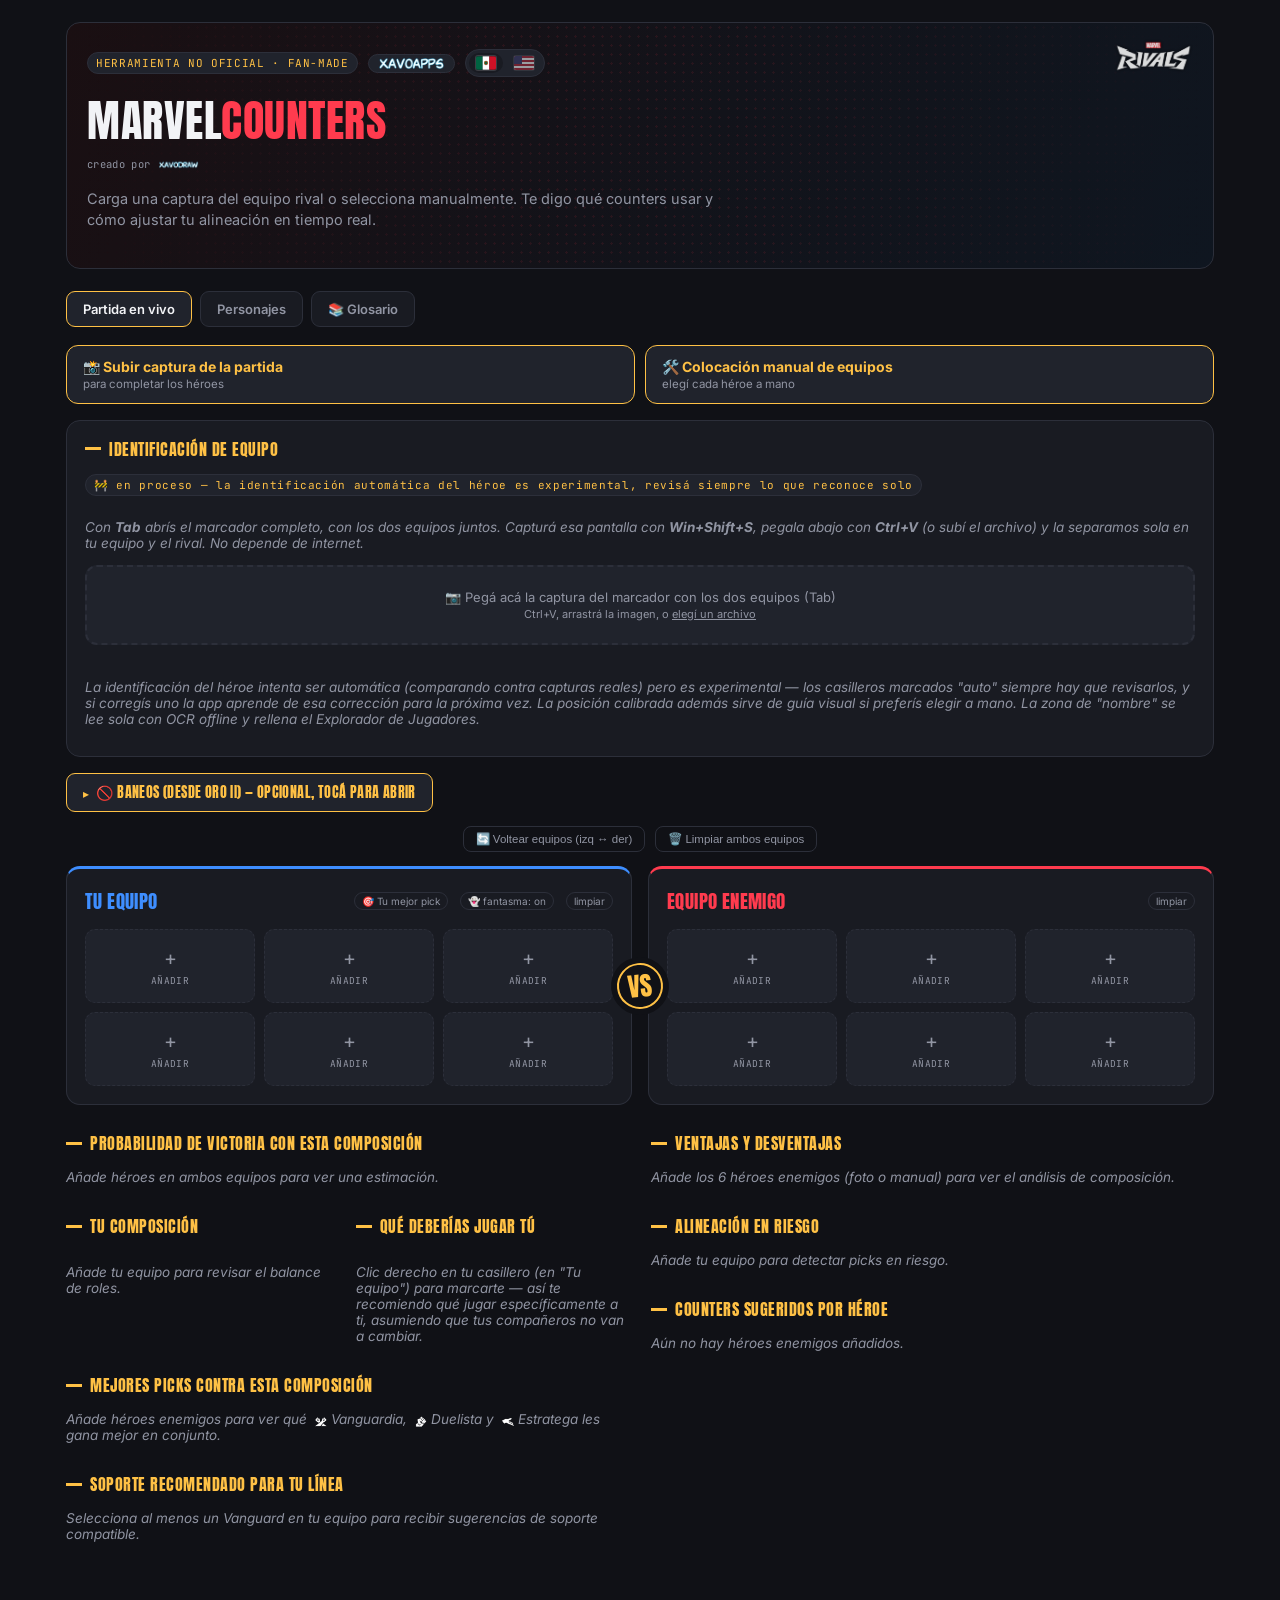
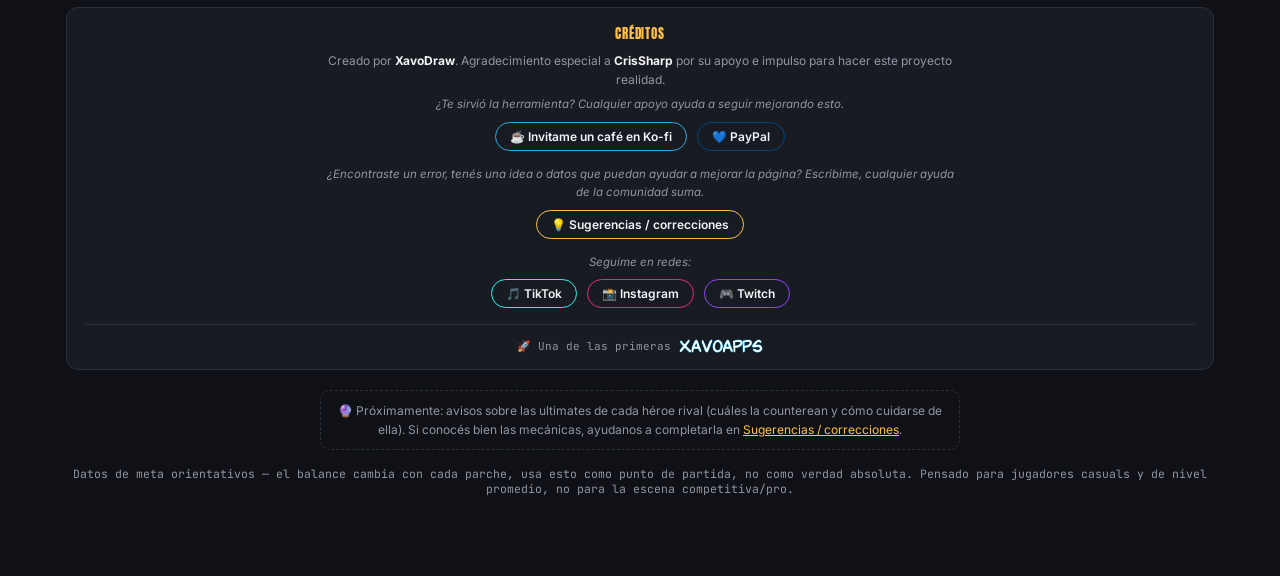
==== MarvelCountersPrime.html @ e28e8e59 "Estilo dorado en botones de captura/manual, OCR siempre activo, sin confirmacion al limpiar - "Subir" ====
<!DOCTYPE html>
<html lang="es">
<head>
<meta charset="UTF-8">
<meta name="viewport" content="width=device-width, initial-scale=1.0">
<title>Marvel Counters</title>
<link rel="preconnect" href="https://fonts.googleapis.com">
<link href="https://fonts.googleapis.com/css2?family=Anton&family=Inter:wght@400;500;600;700;800&family=JetBrains+Mono:wght@500&display=swap" rel="stylesheet">
<link rel="stylesheet" href="assets/css/styles.css">
</head>
<body>
<button id="backToTopBtn" title="Volver arriba" data-i18n-title="backToTop">⬆</button>
<div id="tipToast"><button class="tip-close" id="tipToastClose" title="Cerrar" data-i18n-title="close">✕</button><span id="tipToastText"></span></div>
<div class="wrap">

  <header>
    <div class="halftone-strip"></div>
    <img class="game-logo" src="assets/img/marvel-rivals-logo.webp" alt="Marvel Rivals">
    <div class="badge-row">
      <span class="badge" data-i18n="header.badge">HERRAMIENTA NO OFICIAL · FAN-MADE</span>
      <a class="xavoapps-badge" href="https://www.tiktok.com/@xavovideo" target="_blank" rel="noopener" title="Una de las primeras XavoApps" data-i18n-title="header.xavoappsTitle">
        <img src="assets/img/xavoapps-logo.png" alt="XavoApps">
      </a>
      <div class="lang-toggle">
        <button class="lang-btn active" id="langEs" data-lang="es" title="Español"><svg viewBox="0 0 3 2" width="20" height="14" aria-hidden="true"><rect width="1" height="2" fill="#006341"/><rect x="1" width="1" height="2" fill="#fff"/><rect x="2" width="1" height="2" fill="#CE1126"/><circle cx="1.5" cy="1" r="0.32" fill="#8B5A2B"/><circle cx="1.5" cy="1" r="0.16" fill="#006341"/></svg></button>
        <button class="lang-btn" id="langEn" data-lang="en" title="English"><svg viewBox="0 0 20 14" width="20" height="14" aria-hidden="true"><rect width="20" height="14" fill="#fff"/><rect width="20" height="2" y="0" fill="#B22234"/><rect width="20" height="2" y="4" fill="#B22234"/><rect width="20" height="2" y="8" fill="#B22234"/><rect width="20" height="2" y="12" fill="#B22234"/><rect width="8" height="8" fill="#3C3B6E"/></svg></button>
      </div>
    </div>
    <h1>MARVEL<span>COUNTERS</span></h1>
    <p class="credit" data-i18n-html="header.credit">creado por <img class="xavodraw-logo" src="assets/img/xavodraw-logo.png" alt="XavoDraw"></p>
    <p class="sub" data-i18n="header.sub">Carga una captura del equipo rival o selecciona manualmente. Te digo qué counters usar y cómo ajustar tu alineación en tiempo real.</p>
  </header>

  <div class="tabbar">
    <button class="tab-btn active" id="tabMain" data-i18n="tab.main">Partida en vivo</button>
    <button class="tab-btn" id="tabEditor" data-i18n="tab.editor">Counters</button>
    <button class="tab-btn" id="tabGlossary" data-i18n="tab.glossary">Glosario</button>
  </div>

  <div id="mainView">

  <!-- explorador de jugadores (pre-partida) sigue oculto por el momento (beta pausada) -- se deja
       en el DOM, solo escondido, para reactivarlo facil mas adelante sin perder el trabajo de
       deteccion/i18n. La identificacion de equipo (captura del marcador) se reactivo el 2026-08-17
       tras arreglar la deteccion de verdad (ver commits del dia: bug de trimDarkBorders + seed
       reconstruido con 55 heroes, probado en vivo con capturas reales, 9/12 y 11/11 aciertos) -->
  <div class="quick-jump-row">
    <a class="quick-jump-btn" href="#teamCaptureSection"><span data-i18n="quickjump.team">📸 Subir captura de la partida</span><span class="qj-sub" data-i18n="quickjump.teamSub">para completar los héroes</span></a>
    <a class="quick-jump-btn" href="#playerNamesCaptureZone" style="display:none;"><span data-i18n="quickjump.names">🪧 Captura de jugadores (pre-partida)</span><span class="qj-sub" data-i18n="quickjump.namesSub">para completar el explorador de jugadores</span></a>
    <a class="quick-jump-btn" href="#manualTeamSection"><span data-i18n="quickjump.manual">🛠️ Colocación manual de equipos</span><span class="qj-sub" data-i18n="quickjump.manualSub">elegí cada héroe a mano</span></a>
  </div>

  <div class="local-detect-section" id="teamCaptureSection">
    <div class="sec-title" style="margin-top:0;" data-i18n="team.title">Identificación de equipo</div>
    <span class="badge" style="margin-bottom:10px;" data-i18n="team.betaBadge">🚧 en proceso — la identificación automática del héroe es experimental, revisá siempre lo que reconoce solo</span>
    <p class="empty-hint" data-i18n-html="team.hintSeparate">Con <b>Tab</b> abrís el marcador completo, con los dos equipos juntos. Capturá esa pantalla con <b>Win+Shift+S</b>, pegala abajo con <b>Ctrl+V</b> (o subí el archivo) y la separamos sola en tu equipo y el rival. No depende de internet.</p>
    <div id="combinedZoneWrap">
      <div class="paste-zone" id="pasteZoneCombined" tabindex="0" data-i18n-html="team.combinedHint">📷 Pegá acá la captura del marcador con los dos equipos (Tab)<br><span class="paste-zone-sub">Ctrl+V, arrastrá la imagen, o <u id="combinedFilePick">elegí un archivo</u></span></div>
      <input type="file" id="combinedFileInput" accept="image/*" style="display:none">
      <span class="status-line" id="combinedDetectStatus"></span>
      <div style="display:flex;gap:16px;flex-wrap:wrap;margin-top:6px;">
        <span class="status-line" id="allyDetectStatus" style="color:var(--ally);"></span>
        <span class="status-line" id="enemyDetectStatus" style="color:var(--enemy);"></span>
      </div>
    </div>
    <p class="empty-hint" style="margin-top:8px;" data-i18n-html="team.footerHint">La identificación del héroe intenta ser automática (comparando contra capturas reales) pero es experimental — los casilleros marcados "auto" siempre hay que revisarlos, y si corregís uno la app aprende de esa corrección para la próxima vez. La posición calibrada además sirve de guía visual si preferís elegir a mano. La zona de "nombre" se lee sola con OCR offline y rellena el Explorador de Jugadores.</p>
  </div>

  <details class="ban-collapse">
    <summary data-i18n="bans.title">🚫 Baneos (desde Oro II) — opcional, tocá para abrir</summary>
    <div class="teams">
      <div class="vs-divider"><span>VS</span></div>
      <div class="panel ally ban-panel">
        <div class="panel-head">
          <div class="panel-title" data-i18n="bans.allyTitle">Baneos · Tu equipo</div>
        </div>
        <p class="empty-hint" style="margin:0 0 10px;" data-i18n="bans.allyHint">Los 3 héroes que baneó tu equipo (desde Oro II).</p>
        <div class="slots" id="banAllySlots"></div>
      </div>
      <div class="panel enemy ban-panel">
        <div class="panel-head">
          <div class="panel-title" data-i18n="bans.enemyTitle">Baneos · Equipo enemigo</div>
        </div>
        <p class="empty-hint" style="margin:0 0 10px;" data-i18n="bans.enemyHint">Los del rival — si no sabes cuáles fueron, déjalos vacíos. Pueden repetirse con los tuyos (doble baneo).</p>
        <div class="slots" id="banEnemySlots"></div>
      </div>
    </div>
    <p class="empty-hint" style="text-align:center;margin:6px 0 18px;"><span data-i18n="bans.footerHint">Un héroe baneado (de cualquiera de los dos lados) se quita automáticamente de los equipos de abajo y no se puede seleccionar mientras siga baneado.</span> <button class="ban-clear-btn" id="clearBansBtn" style="margin:0 0 0 6px;" data-i18n="bans.clearBtn">Limpiar todos los baneos</button></p>
  </details>

  <div class="team-tools">
    <button class="ban-clear-btn" id="swapTeamsBtn" data-i18n="teamtools.swap">🔄 Voltear equipos (izq ↔ der)</button>
    <button class="ban-clear-btn" id="clearAllTeamsBtn" data-i18n="teamtools.clearAll">🗑️ Limpiar ambos equipos</button>
  </div>

  <div class="teams" id="manualTeamSection">
    <div class="vs-divider"><span>VS</span></div>

    <div class="panel ally">
      <div class="panel-head">
        <div class="panel-title" data-i18n="panel.yourTeam">Tu Equipo</div>
        <div style="display:flex;gap:6px;">
          <button class="mini-btn" id="autoPickMeBtn" title="Marca tu casillero (clic derecho) y añade al menos 1 rival para usar esto" data-i18n="panel.bestPick" data-i18n-title="panel.bestPickTitle">🎯 Tu mejor pick</button>
          <button class="mini-btn" id="ghostToggleBtn" title="Muestra sugerencias fantasma en los casilleros vacíos" data-i18n-title="panel.ghostTitle">👻 fantasma: on</button>
          <button class="mini-btn" id="clearAllyBtn" data-i18n="panel.clear">limpiar</button>
        </div>
      </div>
      <div class="slots" id="allySlots"></div>
      <div id="allyDmgHealBar"></div>
      <div id="allyHealEff"></div>
    </div>

    <div class="panel enemy">
      <div class="panel-head">
        <div class="panel-title" data-i18n="panel.enemyTeam">Equipo Enemigo</div>
        <button class="mini-btn" id="clearEnemyBtn" data-i18n="panel.clear">limpiar</button>
      </div>
      <div class="slots" id="enemySlots"></div>
      <div id="enemyDmgHealBar"></div>
      <div id="enemyHealEff"></div>
    </div>
  </div>

  <section class="analysis" id="analysis"></section>

  <section class="scouting" style="margin-top:16px;display:none;">
    <div class="sec-title" data-i18n="scouting.title">Explorador de jugadores (opcional)</div>
    <p class="empty-hint" style="margin-bottom:12px;" data-i18n="scouting.hint">Escribe (o deja que la foto llene) los nombres de jugadores de ambos equipos y elige plataforma. Cada jugador tiene enlaces directos a Tracker.gg y RivalsMeta para que revises el perfil vos mismo.</p>

    <div id="playerNamesCaptureZone">
      <p class="empty-hint" style="margin:0 0 6px;" data-i18n="scouting.loadingHint">🪧 ¿Tenés la captura de carga (antes de elegir héroe)? Subila acá y completamos los nombres que hayan quedado vacíos abajo — no hace falta si ya los tenés.</p>
      <div class="paste-zone" id="pasteZoneLoading" tabindex="0" data-i18n-html="scouting.pasteLoading">📋 Pegá (Ctrl+V) o arrastrá la captura de carga acá<br><span class="paste-zone-sub">o <u id="loadingFilePick">elegí un archivo</u></span></div>
      <input type="file" id="loadingFileInput" accept="image/*" style="display:none">
      <span class="status-line" id="loadingDetectStatus" style="display:block;margin:4px 0 12px;"></span>
    </div>

    <div style="margin-bottom:14px;">
      <button class="mini-btn" id="clearAllScoutBtn" data-i18n="scouting.clearAll">🗑 Limpiar todo el explorador (ambos equipos)</button>
    </div>

    <div class="scout-cols">
      <div class="scout-group">
        <div class="scout-group-title" data-i18n="scouting.yourTeam">Tu equipo</div>
        <div id="scoutRowsAlly" class="scout-rows"></div>
      </div>

      <div class="scout-group">
        <div class="scout-group-title" data-i18n="scouting.enemyTeam">Equipo enemigo</div>
        <div id="scoutRowsEnemy" class="scout-rows"></div>
      </div>
    </div>
  </section>

  </div>

  <div id="editorView" style="display:none;">
    <div class="sec-title" data-i18n="editor.title">Counters</div>
    <p class="empty-hint" style="margin-bottom:12px;" data-i18n="editor.hint">Elige un héroe para ver su matriz de matchups completa: quién le gana, con quién empareja parejo (a favor, parejo, o le cuesta), y a quién le gana fácil.</p>

    <input type="text" id="editorHeroSearch" placeholder="Buscar héroe a editar..." data-i18n-placeholder="editor.searchPlaceholder">
    <div class="role-filter-bar" id="editorRoleFilter">
      <button class="role-filter-btn active" data-role="" data-i18n="role.all">Todos</button>
      <button class="role-filter-btn" data-role="Vanguard" data-i18n="role.Vanguard">Vanguardia</button>
      <button class="role-filter-btn" data-role="Duelist" data-i18n="role.Duelist">Duelista</button>
      <button class="role-filter-btn" data-role="Strategist" data-i18n="role.Strategist">Estratega</button>
    </div>
    <div id="editorHeroList" class="hero-grid"></div>
    <div id="editorDetail"></div>
  </div>

  <div id="glossaryView" style="display:none;">
    <div class="sec-title" style="margin-top:0;" data-i18n="comp.summary">📖 Composiciones recomendadas (guía general, no oficial)</div>
    <p class="empty-hint" data-i18n="comp.hint">Basado en datos de la comunidad — el balance cambia con cada parche, usalo como punto de partida.</p>
    <div class="comp-guide-grid">
      <div class="comp-guide-card good">
        <div class="comp-guide-title" data-i18n="comp.222title">✅ 2-2-2 balanceada</div>
        <div class="comp-guide-body" data-i18n="comp.222body">2 vanguardias · 2 duelistas · 2 estrategas. La composición más confiable — ronda ~52-54% de winrate. Es la base por defecto salvo que tengas una razón concreta para desviarte.</div>
      </div>
      <div class="comp-guide-card">
        <div class="comp-guide-title" data-i18n="comp.divetitle">🤿 Dive (buceo)</div>
        <div class="comp-guide-body" data-i18n="comp.divebody">Hulk, Venom, Black Panther o Spider-Man iniciando directo al backline rival, con Mantis o Cloak & Dagger sosteniendo la movilidad del dive.</div>
      </div>
      <div class="comp-guide-card">
        <div class="comp-guide-title" data-i18n="comp.brawltitle">🧱 Brawl (línea reforzada)</div>
        <div class="comp-guide-body" data-i18n="comp.brawlbody">Groot, Thor, The Thing, Captain America y Hulk apilados adelante peleando cuerpo a cuerpo — presiona el espacio en vez de rotar.</div>
      </div>
      <div class="comp-guide-card">
        <div class="comp-guide-title" data-i18n="comp.airtitle">🕊️ Aérea</div>
        <div class="comp-guide-body" data-i18n="comp.airbody">Iron Man o Storm junto a Human Torch controlando el espacio aéreo — fuerte cuando el rival no tiene buena respuesta antiaérea.</div>
      </div>
      <div class="comp-guide-card risky">
        <div class="comp-guide-title" data-i18n="comp.triple3title">⚠ Triple estratega (alto riesgo)</div>
        <div class="comp-guide-body" data-i18n="comp.triple3body">3 estrategas. Ronda ~45% de winrate en la comunidad — exige muy buena rotación de ultimates y coordinación de equipo. Solo recomendable en grupos muy coordinados.</div>
      </div>
      <div class="comp-guide-card bad">
        <div class="comp-guide-title" data-i18n="comp.avoidtitle">🚫 Evitar: 1 solo estratega</div>
        <div class="comp-guide-body" data-i18n="comp.avoidbody">Cae a ~42-46% de winrate — se pierde la mayoría de las veces. Solo unas pocas comps muy específicas y coordinadas lo compensan (ej. Doctor Strange sosteniendo solo, o con el team-up de Iron Man). Si puedes, suma un segundo estratega.</div>
      </div>
    </div>

    <div class="sec-title" data-i18n="glossary.title">📚 Glosario de arquetipos (qué es un brawl, un dive, y así)</div>
    <p class="empty-hint" data-i18n="glossary.hint">Categorías de estilo de juego, no de rol — dos héroes del mismo rol pueden jugarse muy distinto. Investigado de guías de la comunidad (2026-08-01), no todos los héroes están clasificados todavía.</p>

    <div class="glossary-role-title" style="color:var(--vg);" data-i18n="glossary.vanguardTitle">Vanguardia (tanques)</div>
    <div class="comp-guide-grid">
      <div class="comp-guide-card" style="border-left-color:var(--vg);">
        <div class="comp-guide-title" data-i18n="arch.dive_tank">🦅 Dive</div>
        <div class="comp-guide-body" data-i18n="glossary.dive_tank.desc">Va directo a la backline enemiga en vez de sostener el frente — prioriza matar al soporte antes que aguantar espacio.</div>
      </div>
      <div class="comp-guide-card" style="border-left-color:var(--vg);">
        <div class="comp-guide-title" data-i18n="arch.shield_tank">🛡️ Escudo</div>
        <div class="comp-guide-body" data-i18n="glossary.shield_tank.desc">Sostiene un escudo o barrera para proteger al equipo. Más lento, pero da control de espacio confiable.</div>
      </div>
      <div class="comp-guide-card" style="border-left-color:var(--vg);">
        <div class="comp-guide-title" data-i18n="arch.brawl_tank">🥊 Brawl</div>
        <div class="comp-guide-body" data-i18n="glossary.brawl_tank.desc">Protege tu propia backline y castiga a los divers rivales — pelea cuerpo a cuerpo cerca de tus aliados, no lejos de ellos.</div>
      </div>
      <div class="comp-guide-card" style="border-left-color:var(--vg);">
        <div class="comp-guide-title" data-i18n="arch.bunker_tank">🏰 Bunker</div>
        <div class="comp-guide-body" data-i18n="glossary.bunker_tank.desc">Controla una zona con trampas, torretas o área de negación en vez de moverse con el equipo.</div>
      </div>
    </div>

    <div class="glossary-role-title" style="color:var(--du);" data-i18n="glossary.duelistTitle">Duelista (daño)</div>
    <div class="comp-guide-grid">
      <div class="comp-guide-card" style="border-left-color:var(--du);">
        <div class="comp-guide-title" data-i18n="arch.sustain_dps">🎯 Todoterreno</div>
        <div class="comp-guide-body" data-i18n="glossary.sustain_dps.desc">Daño constante a media distancia, con buen desempeño contra tanques. El "todoterreno" de los duelistas.</div>
      </div>
      <div class="comp-guide-card" style="border-left-color:var(--du);">
        <div class="comp-guide-title" data-i18n="arch.brawl_dps">🥊 Cuerpo a cuerpo</div>
        <div class="comp-guide-body" data-i18n="glossary.brawl_dps.desc">Pelea de corto alcance, buen desempeño contra divers/flanqueadores — cambia alcance por sobrevida y daño explosivo.</div>
      </div>
      <div class="comp-guide-card" style="border-left-color:var(--du);">
        <div class="comp-guide-title" data-i18n="arch.flank_dps">🗡️ Flanker</div>
        <div class="comp-guide-body" data-i18n="glossary.flank_dps.desc">El asesino: se cuela detrás de las líneas enemigas para eliminar soportes. Rápido pero frágil.</div>
      </div>
      <div class="comp-guide-card" style="border-left-color:var(--du);">
        <div class="comp-guide-title" data-i18n="arch.poke_dps">🏹 Poke</div>
        <div class="comp-guide-body" data-i18n="glossary.poke_dps.desc">El francotirador: mucho daño a larga distancia a cambio de movilidad. Exige buena puntería y posición.</div>
      </div>
    </div>
    <p class="empty-hint" style="margin-top:8px;" data-i18n-html="glossary.cycle">Entre duelistas hay un ciclo tipo piedra-papel-tijera: <b>Todoterreno</b> le gana a <b>Cuerpo a cuerpo</b>, que le gana a <b>Flanker</b>, que le gana a <b>Poke</b>, que le gana de vuelta a <b>Todoterreno</b>. La app ya usa esto como un afinador chico al recomendar picks — no reemplaza tu matriz de counters, solo desempata.</p>

    <div class="glossary-role-title" style="color:var(--st);" data-i18n="glossary.strategistTitle">Estratega (soporte)</div>
    <div class="comp-guide-grid">
      <div class="comp-guide-card" style="border-left-color:var(--st);">
        <div class="comp-guide-title" data-i18n="arch.lifeline">❤️ Sanador principal</div>
        <div class="comp-guide-body" data-i18n="glossary.lifeline.desc">El sanador clásico — mucha curación por segundo, mayormente a un solo objetivo. El "healer puro".</div>
      </div>
      <div class="comp-guide-card" style="border-left-color:var(--st);">
        <div class="comp-guide-title" data-i18n="arch.playmaker">✨ Impulsor</div>
        <div class="comp-guide-body" data-i18n="glossary.playmaker.desc">Menos curación, más movilidad y utilidad para habilitar jugadas del equipo (empujes, escapes, buffs de daño).</div>
      </div>
      <div class="comp-guide-card" style="border-left-color:var(--st);">
        <div class="comp-guide-title" data-i18n="arch.guardian">🔰 Guardián</div>
        <div class="comp-guide-body" data-i18n="glossary.guardian.desc">Utilidad pesada — poca curación pero mucho control de daño, escudos o CC. Brilla en composiciones con varios soportes.</div>
      </div>
    </div>

    <div class="sec-title" data-i18n="glossary.basicStats.title">💥 Daño y curación de ataques básicos</div>
    <p class="empty-hint" data-i18n="glossary.basicStats.hint">Números oficiales sacados directo de marvelrivals.com (no estimados). Cuando el ataque es un combo o tiene cadencia compuesta, se muestra el texto oficial tal cual en vez de inventar un promedio.</p>
    <div id="basicStatsInfographic"></div>

    <div class="sec-title" data-i18n="glossary.dataSources.title">🗂️ Fuentes de datos</div>
    <p class="empty-hint" data-i18n-html="glossary.dataSources.body">La matriz de matchups se arma con el aporte de mi comunidad de TikTok (¡gracias por cada sugerencia y corrección!).</p>
  </div>

  <div class="credits-box">
    <div class="credits-title" data-i18n="credits.title">Créditos</div>
    <p class="credits-text" data-i18n-html="credits.body">Creado por <b>XavoDraw</b>. Agradecimiento especial a <b>CrisSharp</b> por su apoyo e impulso para hacer este proyecto realidad.</p>
    <p class="credits-text credits-support" data-i18n="credits.support">¿Te sirvió la herramienta? Cualquier apoyo ayuda a seguir mejorando esto.</p>
    <div class="support-links">
      <a class="support-btn kofi" href="https://ko-fi.com/xavodraw" target="_blank" rel="noopener">☕ Invitame un café en Ko-fi</a>
      <a class="support-btn paypal" href="https://www.paypal.com/paypalme/xavodraw" target="_blank" rel="noopener">💙 PayPal</a>
    </div>
    <p class="credits-text credits-support" style="margin-top:14px;" data-i18n="credits.feedbackQ">¿Encontraste un error, tenés una idea o datos que puedan ayudar a mejorar la página? Escribime, cualquier ayuda de la comunidad suma.</p>
    <div class="support-links">
      <a class="support-btn feedback" href="https://forms.gle/JciAp9p19B3aYrXJ6" target="_blank" rel="noopener" data-i18n="credits.feedbackBtn">💡 Sugerencias / correcciones</a>
    </div>
    <p class="credits-text credits-support" style="margin-top:14px;" data-i18n="credits.followUs">Seguime en redes:</p>
    <div class="support-links">
      <a class="support-btn tiktok" href="https://www.tiktok.com/@xavovideo" target="_blank" rel="noopener">🎵 TikTok</a>
      <a class="support-btn instagram" href="https://www.instagram.com/xavodraw/" target="_blank" rel="noopener">📸 Instagram</a>
      <a class="support-btn twitch" href="https://www.twitch.tv/xavodraw" target="_blank" rel="noopener">🎮 Twitch</a>
    </div>
    <a class="xavoapps-footer" href="https://www.tiktok.com/@xavovideo" target="_blank" rel="noopener">
      <span data-i18n="credits.xavoappsFooter">🚀 Una de las primeras</span>
      <img src="assets/img/xavoapps-logo.png" alt="XavoApps">
    </a>
  </div>

  <p class="ultimates-notice" data-i18n-html="footer.ultimatesComingSoon">🔮 Próximamente: avisos sobre las ultimates de cada héroe rival (cuáles la counterean y cómo cuidarse de ella). Si conocés bien las mecánicas, ayudanos a completarla en <a href="https://forms.gle/JciAp9p19B3aYrXJ6" target="_blank" rel="noopener">Sugerencias / correcciones</a>.</p>
  <footer data-i18n="footer.disclaimer">Datos de meta orientativos — el balance cambia con cada parche, usa esto como punto de partida, no como verdad absoluta. Pensado para jugadores casuals y de nivel promedio, no para la escena competitiva/pro.</footer>
</div>

<div class="modal-bg" id="modalBg">
  <div class="modal">
    <button class="modal-close" id="modalClose" data-i18n="modal.close">cerrar ✕</button>
    <input type="text" id="modalSearch" placeholder="Buscar héroe..." data-i18n-placeholder="modal.searchPlaceholder">
    <div class="role-filter-bar" id="modalRoleFilter">
      <button class="role-filter-btn active" data-role="" data-i18n="role.all">Todos</button>
      <button class="role-filter-btn" data-role="Vanguard" data-i18n="role.Vanguard">Vanguardia</button>
      <button class="role-filter-btn" data-role="Duelist" data-i18n="role.Duelist">Duelista</button>
      <button class="role-filter-btn" data-role="Strategist" data-i18n="role.Strategist">Estratega</button>
    </div>
    <div class="modal-count" id="modalCount"></div>
    <div class="modal-list" id="modalList"></div>
  </div>
</div>

<script src="assets/js/i18n.js"></script>
<script src="assets/data/hero-images.js"></script>
<script src="assets/data/role-icons.js"></script>
<script src="assets/vendor/tesseract.min.js"></script>
<script src="assets/data/tesseract-worker-src.js"></script>
<script src="assets/data/tesseract-core-src.js"></script>
<script src="assets/data/tesseract-traineddata-b64.js"></script>
<script src="assets/data/hero-icon-seed.js"></script>
<script src="assets/data/ref-matchup-scores.js"></script>
<script src="assets/data/ref-hero-meta-stats.js"></script>
<script src="assets/data/hero-basic-stats.js"></script>
<script src="assets/js/hero-roster.js"></script>
<script src="assets/js/matchups.js"></script>
<script src="assets/js/hero-detect.js"></script>
<script src="assets/js/team-state.js"></script>
<script src="assets/js/analysis.js"></script>
<script src="assets/js/detection.js"></script>
<script src="assets/js/scouting.js"></script>
<script src="assets/js/tabs-editor.js"></script>
<script src="assets/js/bootstrap.js"></script>
</body>
</html>
---- assets/css/styles.css ----
:root{
    --bg:#101116;
    --panel:#191b22;
    --panel-alt:#20232c;
    --line:#2c2f3a;
    --enemy:#ff3b4e;
    --enemy-dim:#5c2530;
    --ally:#3e8eff;
    --ally-dim:#1f3a63;
    --gold:#ffc145;
    --green:#3ecf6e;
    --green-dim:#1d4a30;
    --text:#f2f3f6;
    --muted:#9195a3;
    --vg:#ff8a3d;
    --du:#ff3b4e;
    --st:#3ecf8e;
  }
  *{box-sizing:border-box;}
  body{margin:0;background:var(--bg);color:var(--text);font-family:'Inter',sans-serif;-webkit-font-smoothing:antialiased;}
  .halftone{
    background-image:radial-gradient(circle, rgba(255,255,255,0.14) 1px, transparent 1.4px);
    background-size:7px 7px;
  }
  .wrap{max-width:1180px;margin:0 auto;padding:22px 16px 80px;}
  header{position:relative;padding:26px 20px 22px;margin-bottom:22px;border-radius:14px;overflow:hidden;
    background:linear-gradient(120deg,#1a0f12 0%,#12131a 55%,#0f1620 100%);border:1px solid var(--line);}
  header .halftone-strip{position:absolute;inset:0;opacity:.5;background-image:
    radial-gradient(circle, rgba(255,59,78,0.18) 1px, transparent 1.4px);
    background-size:9px 9px;-webkit-mask-image:linear-gradient(90deg,transparent,black 40%,black 60%,transparent);}
  h1{font-family:'Anton',sans-serif;font-weight:400;letter-spacing:.5px;font-size:clamp(28px,5vw,44px);margin:0 0 4px;
    text-transform:uppercase;position:relative;z-index:1;}
  h1 span{color:var(--enemy);}
  .sub{color:var(--muted);font-size:14.5px;position:relative;z-index:1;max-width:640px;line-height:1.5;}
  .badge{display:inline-block;font-family:'JetBrains Mono',monospace;font-size:11px;letter-spacing:.06em;
    background:var(--panel-alt);border:1px solid var(--line);color:var(--gold);padding:3px 8px;border-radius:20px;margin-bottom:10px;position:relative;z-index:1;}
  .badge-row{display:flex;align-items:center;gap:10px;flex-wrap:wrap;position:relative;z-index:1;}
  .xavoapps-badge{display:inline-flex;align-items:center;background:var(--panel-alt);border:1px solid var(--line);
    border-radius:20px;padding:3px 10px;margin-bottom:10px;text-decoration:none;transition:.15s;}
  .xavoapps-badge:hover{border-color:#3ef2f2;}
  .xavoapps-badge img{height:11px;display:block;}
  .xavodraw-logo{height:16px;vertical-align:middle;margin-left:2px;}
  .lang-toggle{display:inline-flex;gap:4px;background:var(--panel-alt);border:1px solid var(--line);
    border-radius:20px;padding:3px;margin-bottom:10px;}
  .lang-btn{background:none;border:none;padding:3px 7px;border-radius:16px;
    cursor:pointer;opacity:.55;transition:.15s;display:flex;align-items:center;}
  .lang-btn svg{display:block;border-radius:2px;box-shadow:0 0 0 1px rgba(255,255,255,.15);}
  .lang-btn.active{opacity:1;background:var(--panel);}
  .lang-btn:hover{opacity:1;}
  .game-logo{position:absolute;top:16px;right:20px;height:34px;opacity:.85;z-index:1;pointer-events:none;}
  @media(max-width:560px){.game-logo{height:22px;top:14px;right:14px;}}

  .teams{display:grid;grid-template-columns:1fr 1fr;gap:16px;position:relative;}
  @media(max-width:760px){.teams{grid-template-columns:1fr;}}
  .vs-divider{display:none;}
  @media(min-width:761px){
    .vs-divider{display:flex;align-items:center;justify-content:center;position:absolute;left:50%;top:0;bottom:0;
      transform:translateX(-50%);width:56px;z-index:2;pointer-events:none;}
    .vs-divider span{font-family:'Anton',sans-serif;font-size:26px;color:var(--gold);background:var(--bg);
      border:2px solid var(--gold);width:46px;height:46px;border-radius:50%;display:flex;align-items:center;justify-content:center;
      transform:rotate(-6deg);box-shadow:0 0 0 6px var(--bg);}
  }

  .panel{background:var(--panel);border:1px solid var(--line);border-radius:14px;padding:18px;position:relative;}
  .panel.enemy{border-top:3px solid var(--enemy);}
  .panel.ally{border-top:3px solid var(--ally);}
  .panel-head{display:flex;align-items:center;justify-content:space-between;margin-bottom:14px;flex-wrap:wrap;gap:8px;}
  .panel-title{font-family:'Anton',sans-serif;font-size:19px;letter-spacing:.4px;text-transform:uppercase;}
  .panel.enemy .panel-title{color:var(--enemy);}
  .panel.ally .panel-title{color:var(--ally);}

  .upload-btn{font-family:'Inter',sans-serif;font-weight:600;font-size:12.5px;background:var(--enemy);color:#fff;
    border:none;padding:8px 12px;border-radius:8px;cursor:pointer;display:flex;align-items:center;gap:6px;}
  .upload-btn:hover{filter:brightness(1.1);}
  .upload-btn:disabled{opacity:.5;cursor:wait;}
  .status-line{font-family:'JetBrains Mono',monospace;font-size:11.5px;color:var(--gold);margin:-4px 0 10px;min-height:14px;}

  .slots{display:grid;grid-template-columns:repeat(3,1fr);gap:9px;}
  /* barrita de dano/curacion anclada debajo de los 6 casilleros -- ver renderAnalysis() en
     analysis.js para el porque (garantiza la misma altura en Tu Equipo y Equipo Enemigo) */
  #allyDmgHealBar:not(:empty), #enemyDmgHealBar:not(:empty){margin-top:12px;padding-top:10px;border-top:1px solid var(--line);}
  /* veredicto cruzado de eficiencia (dano rival vs tu curacion) -- ver healEfficiencyHtml en
     analysis.js */
  #allyHealEff:not(:empty), #enemyHealEff:not(:empty){margin-top:8px;}
  .healeff-wrap{border-radius:8px;padding:6px 10px;font-size:11.5px;display:flex;flex-direction:column;gap:2px;}
  .healeff-good{background:rgba(62,207,142,.12);border:1px solid rgba(62,207,142,.35);}
  .healeff-bad{background:rgba(255,59,78,.1);border:1px solid rgba(255,59,78,.35);}
  .healeff-verdict{font-weight:700;}
  .healeff-good .healeff-verdict{color:var(--st);}
  .healeff-bad .healeff-verdict{color:var(--enemy);}
  .healeff-detail{color:var(--muted);font-family:'JetBrains Mono',monospace;font-size:10.5px;}
  @media(max-width:420px){.slots{grid-template-columns:repeat(2,1fr);}}
  .slot{background:var(--panel-alt);border:1.5px dashed var(--line);border-radius:10px;padding:10px 8px;text-align:center;
    cursor:pointer;min-height:74px;display:flex;flex-direction:column;align-items:center;justify-content:center;gap:4px;transition:.15s;}
  .slot:hover{border-color:var(--gold);}
  .slot.filled{border-style:solid;}
  .panel.enemy .slot.filled{border-color:var(--enemy);background:#241318;}
  .panel.ally .slot.filled{border-color:var(--ally);background:#131c29;}
  .slot .name{font-weight:700;font-size:12.5px;line-height:1.2;}
  .slot .role{font-family:'JetBrains Mono',monospace;font-size:9.5px;color:var(--muted);text-transform:uppercase;letter-spacing:.05em;}
  .slot .plus{font-size:20px;color:var(--muted);}
  .slot.auto::after{content:'auto · toca para corregir';font-size:8.5px;color:var(--gold);font-family:'JetBrains Mono',monospace;}

  /* relleno fantasma: sugerencia semi-transparente en un casillero todavia vacio -- se distingue
     claramente de un pick real (opacidad + borde punteado en vez de solido) para que no se confunda
     con un héroe ya elegido */
  .slot.ghost{opacity:.55;border-style:dashed;border-color:var(--muted);}
  .slot.ghost:hover{opacity:.85;border-color:var(--gold);}
  .slot.ghost .name{color:var(--muted);}
  .ghost-tag{font-family:'JetBrains Mono',monospace;font-size:8px;color:var(--gold);text-transform:uppercase;letter-spacing:.04em;}
  .ghost-actions{display:flex;gap:6px;font-size:8.5px;font-family:'JetBrains Mono',monospace;}
  .ghost-actions .ghost-pick{color:var(--ally);text-decoration:underline;}
  .ghost-actions .ghost-other{color:var(--muted);text-decoration:underline;}

  /* fila de picks recomendados con retrato, mismo lenguaje visual que los casilleros de Tu equipo,
     en vez de la tarjeta horizontal de texto -- se lee mas rapido de un vistazo */
  .pick-slot-row{display:flex;gap:8px;flex-wrap:wrap;}
  .pick-slot{background:var(--panel-alt);border:1.5px solid var(--line);border-radius:10px;padding:8px 6px;text-align:center;
    width:76px;display:flex;flex-direction:column;align-items:center;justify-content:center;gap:3px;cursor:default;}
  .pick-slot.role-Vanguard{border-color:var(--vg);}
  .pick-slot.role-Duelist{border-color:var(--du);}
  .pick-slot.role-Strategist{border-color:var(--st);}
  .pick-slot .name{font-weight:700;font-size:11px;line-height:1.15;}
  .pick-slot .role{font-family:'JetBrains Mono',monospace;font-size:9px;color:var(--muted);display:flex;align-items:center;justify-content:center;gap:3px;}
  .pick-slot.already{opacity:.6;}
  .pick-slot .already-tag{font-size:8px;color:var(--ally);font-family:'JetBrains Mono',monospace;}
  .pick-slot .dive-warn{font-size:8px;color:var(--gold);font-family:'JetBrains Mono',monospace;}
  .arch-tags{display:flex;flex-wrap:wrap;gap:2px;justify-content:center;margin-top:3px;}
  .arch-tag{font-size:8px;color:var(--muted);background:var(--panel);border:1px solid var(--line);
    border-radius:6px;padding:1px 4px;white-space:nowrap;}
  .hero-grid-item .arch-tags{justify-content:center;}
  .detail-arch-tags{justify-content:flex-start;margin:2px 0 0;}

  .roletag{display:inline-block;font-size:9px;padding:1px 6px;border-radius:5px;font-family:'JetBrains Mono',monospace;letter-spacing:.04em;}
  .roletag.Vanguard{background:rgba(255,138,61,.15);color:var(--vg);}
  .roletag.Duelist{background:rgba(255,59,78,.15);color:var(--du);}
  .roletag.Strategist{background:rgba(62,207,142,.15);color:var(--st);}

  /* modal */
  .modal-bg{position:fixed;inset:0;background:rgba(8,9,12,.75);backdrop-filter:blur(2px);display:none;align-items:flex-end;justify-content:center;z-index:50;}
  .modal-bg.open{display:flex;}
  @media(min-width:640px){.modal-bg{align-items:center;}}
  .modal{background:var(--panel);border:1px solid var(--line);border-radius:16px 16px 0 0;width:100%;max-width:min(1240px,94vw);max-height:88vh;
    display:flex;flex-direction:column;padding:16px;}
  @media(min-width:640px){.modal{border-radius:16px;}}
  .modal input{width:100%;background:var(--panel-alt);border:1px solid var(--line);color:var(--text);padding:10px 12px;
    border-radius:9px;font-size:14px;margin-bottom:10px;font-family:'Inter',sans-serif;}
  .modal input:focus{outline:none;border-color:var(--gold);}
  .modal-list{overflow-y:auto;flex:1;display:grid;grid-template-columns:repeat(3,1fr);gap:18px;padding:2px;align-items:start;}
  @media(max-width:760px){.modal-list{grid-template-columns:1fr;}}
  .hero-role-col{display:flex;flex-direction:column;gap:8px;min-width:0;}
  .hero-role-col-title{display:flex;align-items:center;gap:6px;font-family:'JetBrains Mono',monospace;font-size:11px;
    letter-spacing:.05em;text-transform:uppercase;color:var(--muted);padding-bottom:6px;margin-bottom:2px;border-bottom:1px solid var(--line);}
  .hero-role-count{color:var(--text);font-weight:700;}
  .hero-role-col-grid{display:grid;grid-template-columns:repeat(auto-fill,minmax(96px,1fr));gap:8px;}
  .modal-item{display:flex;flex-direction:column;align-items:center;text-align:center;gap:6px;padding:12px 8px;
    border-radius:9px;cursor:pointer;background:var(--panel-alt);border:1px solid var(--line);}
  .modal-item-disabled{opacity:.35;cursor:not-allowed;}
  .modal-item-disabled:hover{border-color:var(--line);}
  .modal-item:hover{border-color:var(--gold);}
  .modal-item .n{font-weight:600;font-size:13.5px;line-height:1.25;}
  .modal-item.custom-item{grid-column:1/-1;flex-direction:row;justify-content:center;}
  .modal-item-selected{border-color:var(--gold);background:rgba(255,193,69,.16);}
  .modal-item-selected:hover{border-color:var(--gold);}
  .modal-item-selected .n{color:var(--gold);}
  .modal-selected-badge{color:var(--gold)!important;font-weight:700;}
  .modal-count{font-size:12.5px;color:var(--muted);font-family:'JetBrains Mono',monospace;margin:-4px 0 10px;}
  .modal-close{align-self:flex-end;background:var(--panel-alt);border:1px solid var(--line);color:var(--text);
    font-size:13px;font-weight:700;cursor:pointer;margin-bottom:10px;padding:6px 14px;border-radius:20px;transition:.12s;}
  .modal-close:hover{background:var(--du);border-color:var(--du);color:#fff;}

  section.analysis{margin-top:26px;}
  .sec-title{font-family:'Anton',sans-serif;font-size:16px;letter-spacing:.5px;text-transform:uppercase;color:var(--gold);
    margin:26px 0 12px;display:flex;align-items:center;gap:8px;}
  .sec-title::before{content:'';width:16px;height:3px;background:var(--gold);display:inline-block;}

  .comp-banner{background:var(--panel);border:1px solid var(--line);border-left:4px solid var(--gold);border-radius:10px;
    padding:14px 16px;font-size:14px;line-height:1.55;}
  .comp-banner b{color:var(--gold);}
  /* chips de icono grande + numero para el resumen de roles (Tu composicion / Que deberias
     jugar tu) -- pedido de Xavier, 2026-08-16, en vez del texto "2 Vanguardia · 2 Duelista..." */
  .role-count-chip{display:inline-flex;align-items:center;gap:5px;background:var(--panel-alt);
    border:1px solid var(--line);border-radius:20px;padding:4px 10px 4px 8px;margin-right:6px;
    font-family:'JetBrains Mono',monospace;font-size:14px;font-weight:700;}
  .role-count-chip.highlight{background:rgba(255,193,69,.15);border-color:var(--gold);color:var(--gold);}
  .empty-hint{color:var(--muted);font-size:13.5px;font-style:italic;}

  .counter-card{background:var(--panel);border:1px solid var(--line);border-radius:12px;padding:13px 15px;margin-bottom:10px;}
  .counter-card .enemy-name{font-weight:800;color:var(--enemy);font-size:14.5px;}
  .hq-stat-row{display:flex;flex-wrap:wrap;gap:12px;margin-top:6px;cursor:help;}
  .hq-stat{font-family:'JetBrains Mono',monospace;font-size:11px;color:var(--muted);}
  .hq-stat b{color:var(--st);font-size:12.5px;}
  .hq-stat.basic-stat-dmg b{color:var(--enemy);}
  .hq-stat.basic-stat-heal b{color:var(--st);}

  .basic-stats-table-title{font-weight:700;font-size:13.5px;margin:18px 0 8px;color:var(--text);}
  .basic-stats-table-wrap{overflow-x:auto;border:1px solid var(--line);border-radius:10px;}
  .basic-stats-table{width:100%;border-collapse:collapse;font-size:12px;white-space:nowrap;}
  .basic-stats-table th{text-align:left;padding:8px 10px;background:var(--panel-alt);color:var(--muted);font-size:10.5px;text-transform:uppercase;letter-spacing:.03em;position:sticky;top:0;}
  .basic-stats-table td{padding:7px 10px;border-top:1px solid var(--line);}
  .basic-stats-table td.bst-hero{display:flex;align-items:center;gap:7px;font-weight:700;}
  .basic-stats-table td.bst-raw{white-space:normal;color:var(--muted);font-family:'JetBrains Mono',monospace;font-size:11px;max-width:420px;}
  .basic-stats-table td.bst-num{font-family:'JetBrains Mono',monospace;font-weight:700;color:var(--gold);text-align:right;}
  .basic-stats-table td.bst-num .empty-hint{font-weight:400;font-size:11px;}
  .counter-card .role-mini{font-size:10px;color:var(--muted);margin-left:6px;}
  .counter-list{display:flex;flex-wrap:wrap;gap:7px;margin-top:8px;}
  .pill{background:var(--panel-alt);border:1px solid var(--line);border-radius:20px;padding:5px 11px;font-size:12px;display:flex;align-items:center;gap:6px;}
  .pill.have{border-color:var(--ally);background:rgba(62,142,255,.12);}
  .pill .why{color:var(--muted);font-size:10.5px;}
  .pill .check{color:var(--ally);font-weight:800;}
  .pill .definitive-tag{color:var(--gold);font-weight:800;font-size:10.5px;}

  .hero-icon{border-radius:50%;object-fit:cover;border:1px solid var(--line);vertical-align:middle;flex-shrink:0;
    cursor:pointer;transition:transform .15s ease,border-radius .15s ease;}
  .hero-icon.hero-icon-zoom{position:relative;transform:scale(3.2);border-radius:10px;z-index:80;
    box-shadow:0 8px 24px rgba(0,0,0,.6);}
  .h-name .hero-icon, .r-name .hero-icon{margin-right:6px;}
  .r-body .hero-icon{margin:0 2px -4px 4px;}
  .role-icon{object-fit:contain;vertical-align:middle;margin:0 3px -5px 3px;flex-shrink:0;}
  .counters-more{margin-top:8px;}
  .counters-more summary{cursor:pointer;font-size:11.5px;color:var(--muted);}
  .counters-more summary:hover{color:var(--text);}

  /* Baneos colapsado por defecto -- ocupaba mucho espacio arriba de todo, antes de la accion
     principal (armar equipos). El <summary> se ve como un boton real (borde, fondo, padding) en
     vez de solo texto con flechita, para que quede claro que es clickeable (pedido de Xavier,
     2026-08-16 -- el primer intento con flechita nomas no se notaba lo suficiente como boton). */
  .ban-collapse{margin-bottom:14px;}
  .ban-collapse summary{cursor:pointer;display:inline-flex;align-items:center;gap:7px;
    font-family:'Anton',sans-serif;font-size:14px;letter-spacing:.4px;text-transform:uppercase;
    color:var(--gold);background:var(--panel-alt);border:1.5px solid var(--gold);border-radius:9px;
    padding:8px 16px;list-style:none;}
  .ban-collapse summary::-webkit-details-marker{display:none;}
  .ban-collapse summary::before{content:'▸';display:inline-block;transition:transform .15s;font-size:12px;}
  .ban-collapse[open] summary::before{transform:rotate(90deg);}
  .ban-collapse summary:hover{background:var(--gold);color:var(--bg);}
  .ban-collapse .teams{margin-top:12px;}

  .healer-grid{display:grid;grid-template-columns:1fr 1fr;gap:10px;}
  @media(max-width:600px){.healer-grid{grid-template-columns:1fr;}}
  .role-rec-grid{display:grid;grid-template-columns:1fr 1fr 1fr;gap:10px;}
  @media(max-width:760px){.role-rec-grid{grid-template-columns:1fr;}}
  .role-rec-col{display:flex;flex-direction:column;gap:8px;}
  .role-rec-title{font-family:'JetBrains Mono',monospace;font-size:11px;letter-spacing:.05em;text-transform:uppercase;
    color:var(--muted);margin-bottom:2px;}
  .healer-card{background:var(--panel);border:1px solid var(--line);border-radius:12px;padding:13px 15px;}
  .healer-card .h-name{font-weight:800;color:var(--st);font-size:13.5px;}
  .healer-card .h-reason{font-size:12.5px;color:var(--muted);margin-top:5px;line-height:1.45;}

  footer{margin-top:16px;text-align:center;color:var(--muted);font-size:11.5px;font-family:'JetBrains Mono',monospace;}
  .ultimates-notice{margin-top:20px;text-align:center;color:var(--muted);font-size:12px;line-height:1.6;max-width:640px;
    margin-left:auto;margin-right:auto;padding:10px 16px;border:1px dashed var(--line);border-radius:10px;}
  .ultimates-notice a{color:var(--gold);}
  .credits-box{margin-top:36px;padding:16px 18px;border:1px solid var(--line);border-radius:12px;background:var(--panel);text-align:center;}
  .credits-title{font-family:'Anton',sans-serif;font-size:13px;letter-spacing:.06em;text-transform:uppercase;color:var(--gold);margin-bottom:8px;}
  .credits-text{color:var(--muted);font-size:12px;line-height:1.6;max-width:640px;margin:0 auto 6px;}
  .credits-text b{color:var(--text);}
  .credits-text a{color:var(--gold);}
  .credits-text a:hover{text-decoration:none;}
  .credits-support{font-size:11.5px;font-style:italic;}
  .support-links{display:flex;gap:10px;justify-content:center;margin-top:8px;flex-wrap:wrap;}
  .support-btn{display:inline-flex;align-items:center;gap:6px;padding:6px 14px;border-radius:20px;
    border:1px solid var(--line);color:var(--text);text-decoration:none;font-size:12px;font-weight:600;transition:.15s;}
  .support-btn:hover{border-color:var(--gold);color:var(--gold);}
  .support-btn.kofi{border-color:#29abe0;}
  .support-btn.paypal{border-color:#00457c;}
  .support-btn.tiktok{border-color:#25f4ee;}
  .support-btn.instagram{border-color:#e1306c;}
  .support-btn.twitch{border-color:#9146ff;}
  .support-btn.feedback{border-color:var(--gold);}
  .xavoapps-footer{display:flex;align-items:center;justify-content:center;gap:8px;margin-top:16px;
    padding-top:14px;border-top:1px solid var(--line);text-decoration:none;}
  .xavoapps-footer span{color:var(--muted);font-size:11px;font-family:'JetBrains Mono',monospace;}
  .xavoapps-footer img{height:14px;display:block;}
  .credit{color:var(--muted);font-size:10.5px;font-family:'JetBrains Mono',monospace;position:relative;z-index:1;margin:2px 0 8px;letter-spacing:.03em;}

  /* risk-flagged ally slot */
  .slot.warn{border:2px solid var(--gold)!important;box-shadow:0 0 0 3px rgba(255,193,69,.18);}
  .slot.danger{border:2px solid var(--enemy)!important;box-shadow:0 0 0 3px rgba(255,59,78,.22);}
  .risk-badge{position:absolute;top:-8px;right:-8px;font-size:15px;background:var(--bg);border-radius:50%;
    width:22px;height:22px;display:flex;align-items:center;justify-content:center;box-shadow:0 0 0 2px var(--panel);}
  .slot{position:relative;}
  .slot.is-me{border:2px solid var(--green)!important;box-shadow:0 0 0 3px rgba(62,207,110,.2);}
  .me-badge{position:absolute;top:-9px;left:50%;transform:translateX(-50%);font-size:9px;font-weight:700;
    background:var(--green);color:#08210f;border-radius:8px;padding:2px 7px;white-space:nowrap;box-shadow:0 0 0 2px var(--panel);}
  .risk-card{background:var(--panel);border:1px solid var(--gold);border-left:4px solid var(--gold);border-radius:12px;padding:13px 15px;margin-bottom:10px;}
  .risk-card .r-name{font-weight:800;color:var(--gold);font-size:14.5px;}
  .risk-card .r-body{font-size:13px;color:var(--muted);margin-top:6px;line-height:1.5;}
  .risk-card .r-body b{color:var(--text);}
  .risk-card.severe{border-color:var(--enemy);border-left-color:var(--enemy);}
  .risk-card.severe .r-name{color:var(--enemy);}

  /* analisis: columna izquierda (tus acciones) / columna derecha (lado rival), explicito -- la
     matriz de matchups queda fuera de esta grilla, a lo ancho, al final de #analysis (ver bottom) */
  .analysis-cols{display:grid;grid-template-columns:1fr 1fr;gap:22px;align-items:start;}
  @media(max-width:820px){.analysis-cols{grid-template-columns:1fr;}}
  .analysis-col{display:flex;flex-direction:column;min-width:0;}
  .analysis-section{margin-bottom:16px;}
  .analysis-section .sec-title:first-child{margin-top:0;}
  /* "Tu composición" (corta) + "Qué deberías jugar vos" (necesita mas ancho para su propia
     sub-grilla de 2 columnas) -- asimetrico a proposito, no auto-fit, porque esta pareja especifica
     de secciones no rinde bien 50/50 */
  .comp-pick-row{display:grid;grid-template-columns:1fr 1fr;gap:16px;align-items:stretch;}
  @media(max-width:820px){.comp-pick-row{grid-template-columns:1fr;}}
  /* columnas parejas: ambas tarjetas estiran a la misma altura en vez de quedar una mas alta y
     angosta que la otra (se veia asimetrico/roto) */
  .comp-pick-row .analysis-section{display:flex;flex-direction:column;height:100%;}
  .comp-pick-row .comp-banner{flex:1;}
  /* 2 columnas que se adaptan al ancho disponible del contenedor (no del viewport) -- para las
     listas de picks dentro de "Qué deberías jugar vos" */
  .two-col-fit-sm{display:grid;grid-template-columns:repeat(auto-fit,minmax(150px,1fr));gap:12px;align-items:start;}
  /* 2 columnas fijas de ancho completo (no anidadas, no auto-fit) -- para "Mejores opciones de rol"
     + "Si prefieres no cambiar tu rol", su propia fila debajo de .comp-pick-row */
  .two-col-fit{display:grid;grid-template-columns:1fr 1fr;gap:16px;align-items:start;margin-top:4px;}
  @media(max-width:640px){.two-col-fit{grid-template-columns:1fr;}}
  /* color de clase (mismo esquema que .roletag) para distinguir de un vistazo tanque/duelista/estratega --
     el color va tanto en el borde como en el nombre, para que no sea siempre el mismo verde */
  .healer-card.role-Vanguard{border-left:3px solid var(--vg);}
  .healer-card.role-Vanguard .h-name{color:var(--vg);}
  .healer-card.role-Duelist{border-left:3px solid var(--du);}
  .healer-card.role-Duelist .h-name{color:var(--du);}
  .healer-card.role-Strategist{border-left:3px solid var(--st);}
  .healer-card.role-Strategist .h-name{color:var(--st);}
  /* "ya en tu equipo" tiene que resaltar distinto del nombre, no heredar el color de la clase */
  .healer-card .h-name .already-tag{color:var(--ally);font-weight:700;}
  /* recomendacion "de relleno" para llegar al minimo de 3 -- se ve, pero se nota que no es ideal */
  .healer-card.risky{border-style:dashed;opacity:.82;}

  /* scouting */
  section.scouting{margin-top:26px;background:var(--panel);border:1px solid var(--line);border-radius:14px;padding:16px 18px;}
  .scout-cols{display:grid;grid-template-columns:1fr 1fr;gap:20px;}
  @media(max-width:760px){.scout-cols{grid-template-columns:1fr;}}
  .scout-group{margin-bottom:18px;}
  .scout-clear-btn{background:var(--panel-alt);color:var(--muted);border:1px solid var(--line);padding:6px 9px;
    border-radius:7px;font-size:12px;cursor:pointer;}
  .scout-clear-btn:hover{color:var(--enemy);border-color:var(--enemy);}

  #backToTopBtn{position:fixed;top:16px;left:16px;z-index:999;width:42px;height:42px;border-radius:50%;
    background:var(--panel);border:1px solid var(--line);color:var(--text);font-size:18px;cursor:pointer;
    display:none;align-items:center;justify-content:center;box-shadow:0 2px 10px rgba(0,0,0,.4);}
  #backToTopBtn:hover{border-color:var(--ally);color:var(--ally);}
  #backToTopBtn.show{display:flex;}

  #tipToast{position:fixed;bottom:18px;right:18px;z-index:999;max-width:320px;background:var(--panel);
    border:1px solid var(--line);border-radius:10px;padding:11px 32px 11px 14px;font-size:12.5px;
    line-height:1.45;color:var(--muted);box-shadow:0 4px 18px rgba(0,0,0,.45);
    opacity:0;transform:translateY(8px);pointer-events:none;transition:opacity .35s,transform .35s;}
  #tipToast.show{opacity:1;transform:translateY(0);pointer-events:auto;}
  #tipToast .tip-close{position:absolute;top:6px;right:8px;background:none;border:none;color:var(--muted);
    font-size:14px;cursor:pointer;line-height:1;}
  #tipToast .tip-close:hover{color:var(--enemy);}
  .scout-group:last-child{margin-bottom:0;}
  .scout-group-title{font-family:'JetBrains Mono',monospace;font-size:11px;letter-spacing:.05em;text-transform:uppercase;
    color:var(--muted);margin-bottom:8px;}
  .scout-rows{display:flex;flex-direction:column;gap:8px;}
  .scout-row{background:var(--panel-alt);border:1px solid var(--line);border-radius:10px;padding:10px 12px;
    display:flex;flex-direction:column;gap:7px;}
  .scout-row .top-line{display:flex;gap:8px;flex-wrap:wrap;align-items:center;}
  .scout-row .top-line input[type=text]{flex:1;min-width:120px;background:var(--panel);border:1px solid var(--line);
    color:var(--text);padding:7px 9px;border-radius:7px;font-size:12.5px;font-family:'Inter',sans-serif;}
  .platform-select{background:var(--panel);border:1px solid var(--line);color:var(--text);padding:7px 8px;
    border-radius:7px;font-size:11.5px;font-family:'Inter',sans-serif;cursor:pointer;}
  .scout-links{display:flex;gap:8px;flex-wrap:wrap;}
  .scout-links a{color:var(--muted);text-decoration:none;font-family:'JetBrains Mono',monospace;font-size:10.5px;
    border:1px solid var(--line);border-radius:6px;padding:4px 9px;transition:.15s;}
  .scout-links a:hover{color:var(--gold);border-color:var(--gold);}

  .tabbar{display:flex;gap:8px;margin-bottom:18px;}
  .tab-btn{background:var(--panel);border:1px solid var(--line);color:var(--muted);padding:9px 16px;border-radius:9px;
    font-weight:600;font-size:13px;cursor:pointer;font-family:'Inter',sans-serif;}
  .tab-btn.active{color:var(--text);border-color:var(--gold);background:var(--panel-alt);}

  .scan-bar{display:flex;align-items:center;gap:14px;flex-wrap:wrap;margin-bottom:16px;
    background:var(--panel);border:1px solid var(--line);border-radius:12px;padding:12px 14px;}
  .scan-bar .status-line{margin:0;flex:1;min-width:180px;}

  #editorHeroSearch{width:100%;background:var(--panel-alt);border:1px solid var(--line);color:var(--text);
    padding:10px 12px;border-radius:9px;font-size:14px;font-family:'Inter',sans-serif;}
  #editorHeroSearch:focus{outline:none;border-color:var(--gold);}
  .role-filter-bar{display:flex;gap:6px;margin:10px 0;flex-wrap:wrap;}
  .role-filter-btn{background:var(--panel);border:1px solid var(--line);color:var(--muted);padding:6px 13px;
    border-radius:8px;font-size:12px;font-weight:600;cursor:pointer;font-family:'Inter',sans-serif;}
  .role-filter-btn:hover{border-color:var(--gold);}
  .role-filter-btn.active{color:var(--text);border-color:var(--gold);background:var(--panel-alt);}
  .hero-grid{display:grid;grid-template-columns:repeat(3,1fr);gap:18px;
    margin:0 0 16px;padding:2px;align-items:start;}
  @media(max-width:760px){.hero-grid{grid-template-columns:1fr;}}
  .hero-grid-item{background:var(--panel-alt);border:1px solid var(--line);border-radius:9px;padding:9px 10px;
    cursor:pointer;text-align:center;display:flex;flex-direction:column;gap:5px;align-items:center;transition:.12s;}
  .hero-grid-item:hover{border-color:var(--gold);}
  .hero-grid-item .n{font-weight:600;font-size:12.5px;line-height:1.25;}
  .grid-thumb{width:46px;height:46px;border-radius:50%;object-fit:cover;border:1px solid var(--line);}
  .slot-thumb{width:34px;height:34px;border-radius:50%;object-fit:cover;border:1px solid var(--line);margin-bottom:3px;}
  .n-wrap{display:flex;align-items:center;gap:8px;}
  .modal-thumb{width:88px;height:88px;border-radius:50%;object-fit:cover;border:1px solid var(--line);}
  .modal-thumb-empty{width:88px;height:88px;}
  .mini-btn{background:none;border:1px solid var(--line);color:var(--muted);font-size:10px;padding:2px 7px;
    border-radius:12px;margin-left:6px;cursor:pointer;font-family:'Inter',sans-serif;}
  .mini-btn:hover{border-color:var(--gold);color:var(--gold);}
  .editor-add-row{display:flex;gap:8px;margin-top:12px;flex-wrap:wrap;}
  .editor-add-row input{flex:1;min-width:140px;background:var(--panel-alt);border:1px solid var(--line);color:var(--text);
    padding:8px 10px;border-radius:8px;font-size:12.5px;font-family:'Inter',sans-serif;}
  .editor-add-row button{background:var(--ally);color:#fff;border:none;padding:8px 14px;border-radius:8px;
    font-weight:600;font-size:12.5px;cursor:pointer;white-space:nowrap;}
  .autocomplete-wrap{position:relative;flex:1;min-width:140px;}
  .autocomplete-wrap input{width:100%;}
  .suggest-list{display:none;position:absolute;top:calc(100% + 4px);left:0;right:0;z-index:20;
    background:var(--panel);border:1px solid var(--line);border-radius:8px;max-height:180px;overflow-y:auto;
    box-shadow:0 8px 20px rgba(0,0,0,.4);}
  .suggest-list.show{display:block;}
  .suggest-item{display:flex;align-items:center;justify-content:space-between;padding:8px 10px;font-size:12.5px;
    cursor:pointer;}
  .suggest-item:hover{background:var(--panel-alt);}
  .pill.hidden-pill{opacity:.4;text-decoration:line-through;}
  .pill.top-pill{border-color:var(--gold);background:rgba(255,193,69,.12);}
  .star-btn.active{color:var(--gold);border-color:var(--gold);}
  .weak-toggle{display:flex;align-items:center;gap:8px;font-size:12.5px;color:var(--muted);margin-bottom:12px;
    background:var(--panel-alt);border:1px solid var(--line);border-radius:8px;padding:8px 10px;cursor:pointer;}
  .weak-toggle input{accent-color:var(--enemy);width:15px;height:15px;}
  .weak-toggle b{color:var(--text);}

  .quick-jump-row{display:flex;gap:10px;flex-wrap:wrap;margin-bottom:16px;}
  .quick-jump-btn{flex:1;min-width:220px;display:flex;flex-direction:column;gap:2px;background:var(--panel-alt);
    border:1.5px solid var(--gold);border-radius:12px;padding:12px 16px;color:var(--gold);text-decoration:none;
    font-weight:700;font-size:14px;transition:.15s;}
  .quick-jump-btn:hover{background:var(--gold);color:var(--bg);}
  .quick-jump-btn .qj-sub{font-weight:400;font-size:11.5px;color:var(--muted);}
  .quick-jump-btn:hover .qj-sub{color:var(--bg);}

  .ban-panel{padding-bottom:14px;}
  .local-detect-section{background:var(--panel);border:1px solid var(--line);border-radius:14px;padding:16px 18px;margin-bottom:16px;}
  .bulk-upload-section{background:var(--panel-alt);border:1px solid var(--line);border-radius:12px;padding:14px 16px;margin:14px 0;}
  .bulk-upload-section code{background:var(--panel);padding:1px 5px;border-radius:4px;font-size:11px;}
  #bulkUploadReport{margin-top:10px;max-height:200px;overflow-y:auto;font-size:11.5px;color:var(--muted);
    font-family:'JetBrains Mono',monospace;line-height:1.6;}
  #bulkUploadReport .ok{color:var(--ally);}
  #bulkUploadReport .fail{color:var(--enemy);}
  .role-icon-row{display:flex;align-items:center;gap:8px;margin-top:10px;flex-wrap:wrap;padding-top:10px;border-top:1px solid var(--line);}
  .role-icon-label{font-size:11px;color:var(--muted);font-family:'JetBrains Mono',monospace;}
  .role-filter-btn img{width:16px;height:16px;border-radius:50%;object-fit:cover;vertical-align:middle;margin-right:5px;}
  .calib-box{margin-top:10px;background:var(--panel-alt);border:1px solid var(--line);border-radius:10px;padding:10px 12px;}
  .calib-box summary{cursor:pointer;font-weight:600;font-size:12.5px;color:var(--gold);}
  .calib-grid{display:grid;grid-template-columns:repeat(auto-fill,minmax(160px,1fr));gap:8px;margin:10px 0;}
  .calib-grid label{display:flex;flex-direction:column;gap:3px;font-size:10.5px;color:var(--muted);font-family:'JetBrains Mono',monospace;}
  .calib-grid input{background:var(--panel);border:1px solid var(--line);color:var(--text);padding:6px 8px;
    border-radius:6px;font-size:12px;font-family:'Inter',sans-serif;}
  .ban-clear-btn{background:none;border:1px solid var(--line);color:var(--muted);padding:5px 12px;border-radius:8px;
    font-size:11.5px;cursor:pointer;}
  .team-tools{display:flex;gap:10px;justify-content:center;margin:0 0 14px;flex-wrap:wrap;}
  .team-tools .ban-clear-btn:hover{border-color:var(--gold);color:var(--gold);}

  .winprob-bar-outer{background:var(--panel-alt);border:1px solid var(--line);border-radius:20px;height:22px;
    overflow:hidden;margin-top:8px;position:relative;}
  .winprob-bar-inner{height:100%;border-radius:20px;transition:width .3s;}
  .winprob-label{position:absolute;inset:0;display:flex;align-items:center;justify-content:center;
    font-size:11.5px;font-weight:700;color:#fff;text-shadow:0 1px 2px rgba(0,0,0,.6);}

  .dmgheal-bar-wrap{margin-top:10px;}
  /* barra segmentada tipo "medidor de energia" en vez de un fill plano de 2 colores -- pedido de
     Xavier (2026-08-16), sentia la version anterior demasiado simple. Los segmentos son un
     repeating-linear-gradient encima del color solido (no divs nuevos por segmento, mas liviano
     y sigue funcionando con el ancho dinamico en %). */
  .dmgheal-bar-outer{display:flex;height:14px;border-radius:7px;overflow:hidden;background:var(--panel-alt);
    border:1px solid var(--line);box-shadow:inset 0 1px 3px rgba(0,0,0,.4);gap:2px;padding:2px;}
  .dmgheal-bar-dmg, .dmgheal-bar-heal{height:100%;border-radius:4px;transition:width .3s;
    background-image:repeating-linear-gradient(90deg, rgba(255,255,255,.22) 0, rgba(255,255,255,.22) 3px, transparent 3px, transparent 7px);}
  .dmgheal-bar-dmg{background-color:var(--enemy);}
  .dmgheal-bar-heal{background-color:var(--st);}
  .dmgheal-bar-labels{display:flex;justify-content:space-between;margin-top:4px;font-family:'JetBrains Mono',monospace;font-size:10.5px;}
  .dmgheal-lbl-dmg{color:var(--enemy);}
  .dmgheal-lbl-heal{color:var(--st);}
  /* franja aparte a lo ancho completo para "Tu composicion" (opcion C del mockup de reorden,
     2026-08-16) -- antes la barrita vivia adentro de comp-pick-row, compartiendo columna con
     "Que deberias jugar tu" y quedaba comprimida a la mitad del ancho real */
  .dmgheal-strip{background:var(--panel);border:1px solid var(--line);border-radius:10px;padding:12px 14px;}
  .dmgheal-strip .dmgheal-bar-wrap{margin-top:0;}

  .editor-image-row{display:flex;align-items:flex-start;gap:14px;margin-bottom:12px;}
  .editor-image-preview{width:64px;height:64px;border-radius:10px;background:var(--panel-alt);border:1px solid var(--line);
    display:flex;align-items:center;justify-content:center;overflow:hidden;flex-shrink:0;}
  .editor-image-preview img{width:100%;height:100%;object-fit:cover;}
  .editor-image-preview .no-img{font-size:9px;color:var(--muted);text-align:center;padding:4px;}
  .editor-image-actions{display:flex;flex-direction:column;gap:6px;flex:1;}
  .variant-view-row{display:flex;flex-wrap:wrap;gap:10px;margin-top:6px;}
  .variant-thumb{display:flex;flex-direction:column;align-items:center;gap:4px;width:56px;position:relative;}
  .variant-thumb img.variant-img{width:48px;height:48px;object-fit:cover;border-radius:8px;background:var(--panel-alt);border:1px solid var(--line);}
  .variant-badge{position:absolute;top:-4px;right:2px;width:20px;height:20px;object-fit:contain;
    filter:drop-shadow(0 2px 3px rgba(0,0,0,.7));}
  .variant-label{font-size:10px;color:var(--muted);font-family:'JetBrains Mono',monospace;text-align:center;}

  /* matriz de matchups */
  .mirror-note{background:var(--green-dim);border:1px solid var(--green);color:var(--text);border-radius:8px;padding:8px 12px;font-size:12.5px;margin-bottom:12px;}
  .matchup-section{display:grid;grid-template-columns:repeat(auto-fit,minmax(200px,1fr));gap:12px;margin-top:8px;}
  .matchup-col{border-radius:10px;padding:10px 12px;border:1px solid var(--line);background:var(--panel-alt);}
  .matchup-col.tier-red{border-color:var(--enemy);}
  .matchup-col.tier-favor{border-color:var(--st);}
  .matchup-col.tier-neutral{border-color:var(--muted);}
  .matchup-col.tier-orange{border-color:var(--vg);}
  .matchup-col.tier-blue{border-color:var(--ally);}
  .matchup-col-title{font-size:12px;font-weight:700;margin-bottom:8px;color:var(--text);}
  .matchup-col-subtitle{font-size:10.5px;font-weight:700;margin:10px 0 6px;color:var(--ally);text-transform:uppercase;letter-spacing:.03em;}
  .utility-counters-block .matchup-pill{border-color:var(--ally-dim);}
  .matchup-pill{display:inline-flex;align-items:center;gap:6px;background:var(--panel);border:1px solid var(--line);border-radius:20px;padding:4px 10px;font-size:11.5px;margin:0 5px 5px 0;
    cursor:pointer;transition:.12s;}
  .matchup-pill:hover{border-color:var(--gold);background:var(--panel-alt);transform:translateY(-1px);}
  .tier-red .matchup-pill{border-color:var(--enemy-dim);}
  .tier-blue .matchup-pill{border-color:var(--ally-dim);}

  .matchup-grid-wrap{overflow-x:auto;margin-top:8px;}
  .matchup-grid{border-collapse:collapse;font-size:11px;white-space:nowrap;}
  .matchup-grid th, .matchup-grid td{border:1px solid var(--line);padding:5px 8px;text-align:center;}
  .matchup-grid thead th{color:var(--enemy);font-weight:700;background:var(--panel-alt);}
  .matchup-grid tbody th{color:var(--ally);font-weight:700;background:var(--panel-alt);text-align:left;}
  .matchup-row-tally{display:inline-block;margin-left:8px;font-family:'JetBrains Mono',monospace;font-weight:600;
    font-size:10px;color:var(--muted);white-space:nowrap;}
  .matchup-grid td.tier-red{background:var(--enemy-dim);}
  .matchup-grid td.tier-gold{background:#4a3a18;}
  .matchup-grid td.tier-green{background:var(--green-dim);}
  .matchup-grid td.tier-blue{background:var(--ally-dim);}
  .matchup-grid td.tier-none{color:var(--muted);}
  .matchup-legend{display:flex;flex-wrap:wrap;gap:12px;font-size:11.5px;color:var(--muted);}
  .matchup-legend .legend-item{display:flex;align-items:center;gap:5px;}

  /* la tabla de matchups sola queda chica y deja mucho espacio vacio al lado en pantallas anchas --
     este panel lateral con la leyenda + datos rapidos aprovecha ese espacio en vez de decorarlo */
  .matchup-flex{display:flex;gap:24px;align-items:flex-start;flex-wrap:wrap;margin-top:8px;}
  .matchup-side{flex:1 1 220px;display:flex;flex-direction:column;gap:12px;min-width:220px;}
  .matchup-stats{display:flex;flex-direction:column;gap:6px;}
  .matchup-stat{background:var(--panel-alt);border:1px solid var(--line);border-radius:8px;padding:8px 10px;font-size:12.5px;}

  .glossary-role-title{font-family:'JetBrains Mono',monospace;font-size:11px;font-weight:700;letter-spacing:.05em;
    text-transform:uppercase;margin-top:14px;margin-bottom:2px;}
  .comp-guide-grid{display:grid;grid-template-columns:repeat(auto-fit,minmax(240px,1fr));gap:10px;margin-top:10px;}
  .comp-guide-card{background:var(--panel-alt);border:1px solid var(--line);border-left:4px solid var(--muted);border-radius:10px;padding:10px 12px;}
  .comp-guide-card.good{border-left-color:var(--ally);}
  .comp-guide-card.risky{border-left-color:var(--gold);}
  .comp-guide-card.bad{border-left-color:var(--enemy);}
  .comp-guide-title{font-weight:700;font-size:12.5px;margin-bottom:5px;}
  .comp-guide-body{font-size:11.5px;color:var(--muted);line-height:1.4;}

  .paste-zone{border:2px dashed var(--line);border-radius:12px;padding:22px 14px;text-align:center;
    font-size:13px;color:var(--muted);cursor:pointer;background:var(--panel-alt);transition:border-color .15s;}
  .paste-zone:hover, .paste-zone:focus{border-color:var(--ally);outline:none;color:var(--text);}
  .paste-zone-sub{font-size:11px;}
  .paste-zone.has-image{border-style:solid;border-color:var(--green);}
  .paste-zone.drag-over{border-color:var(--ally);background:var(--ally-dim);color:var(--text);}
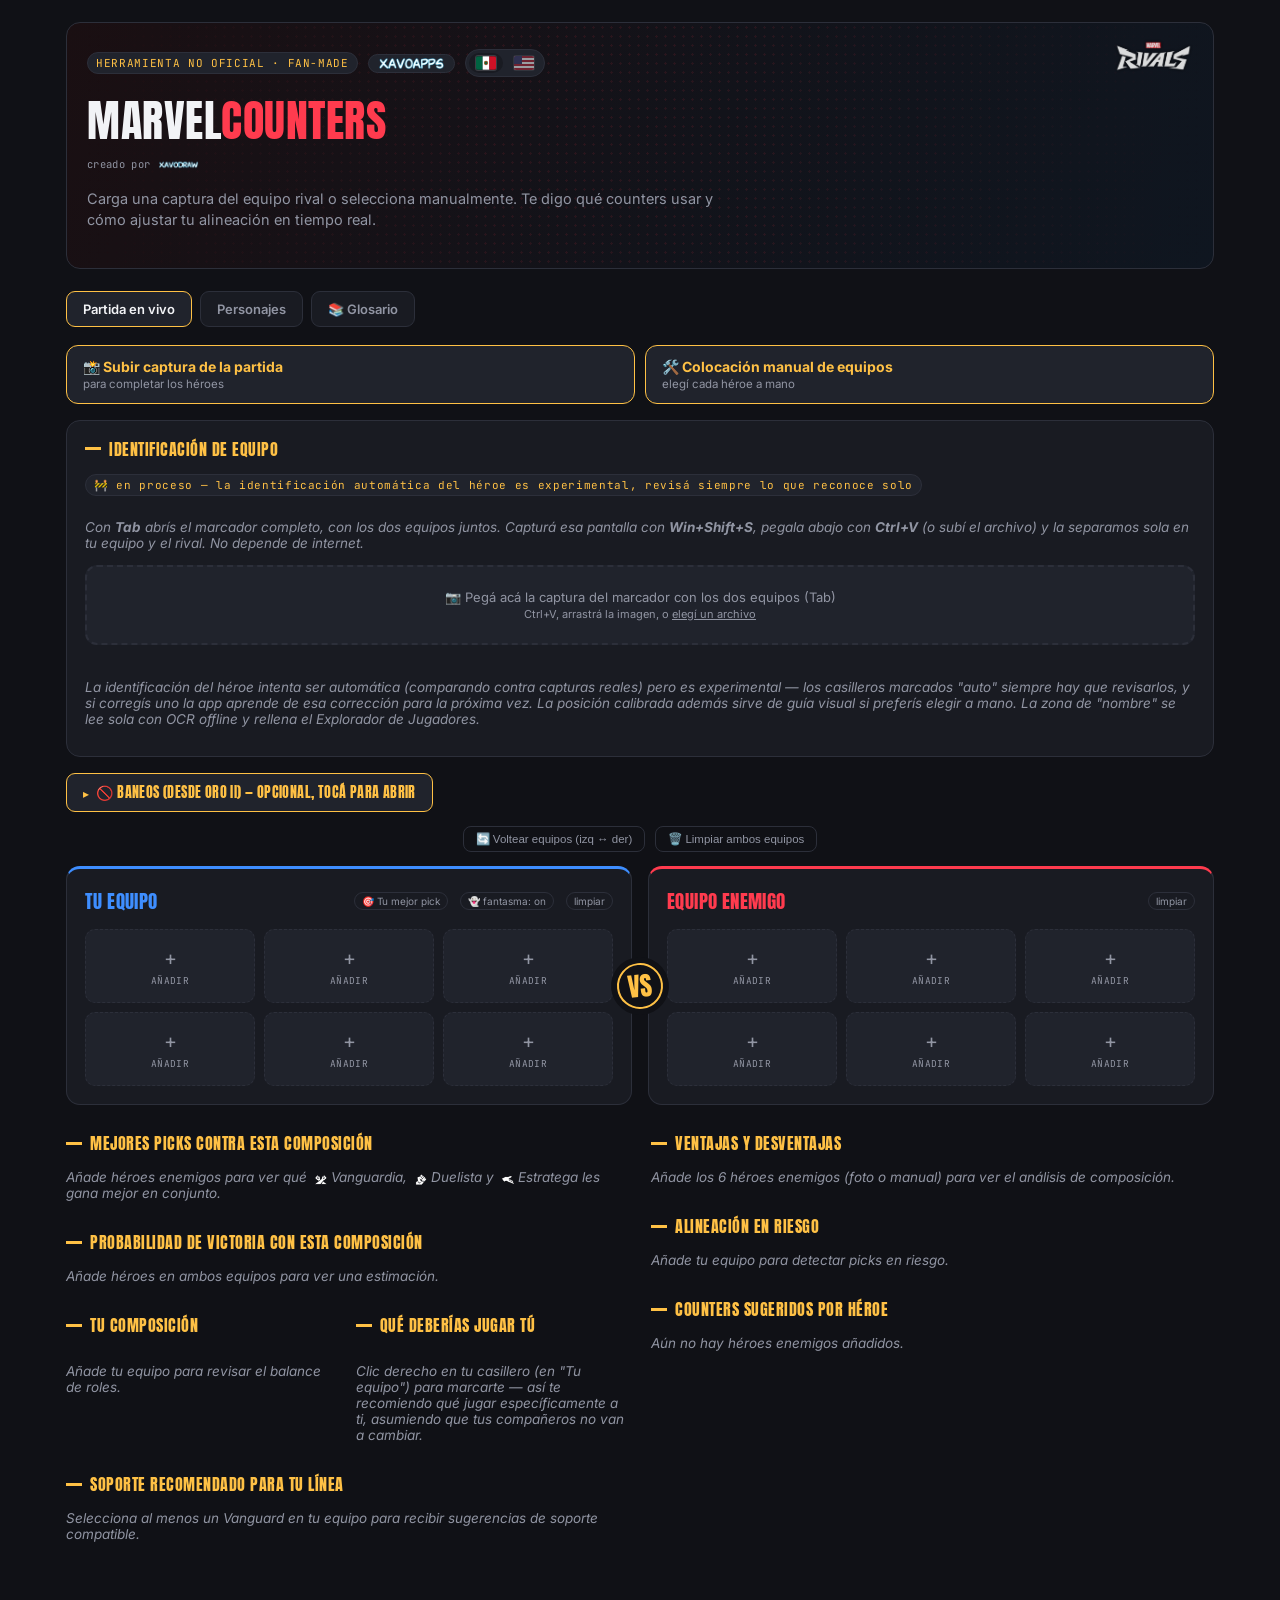
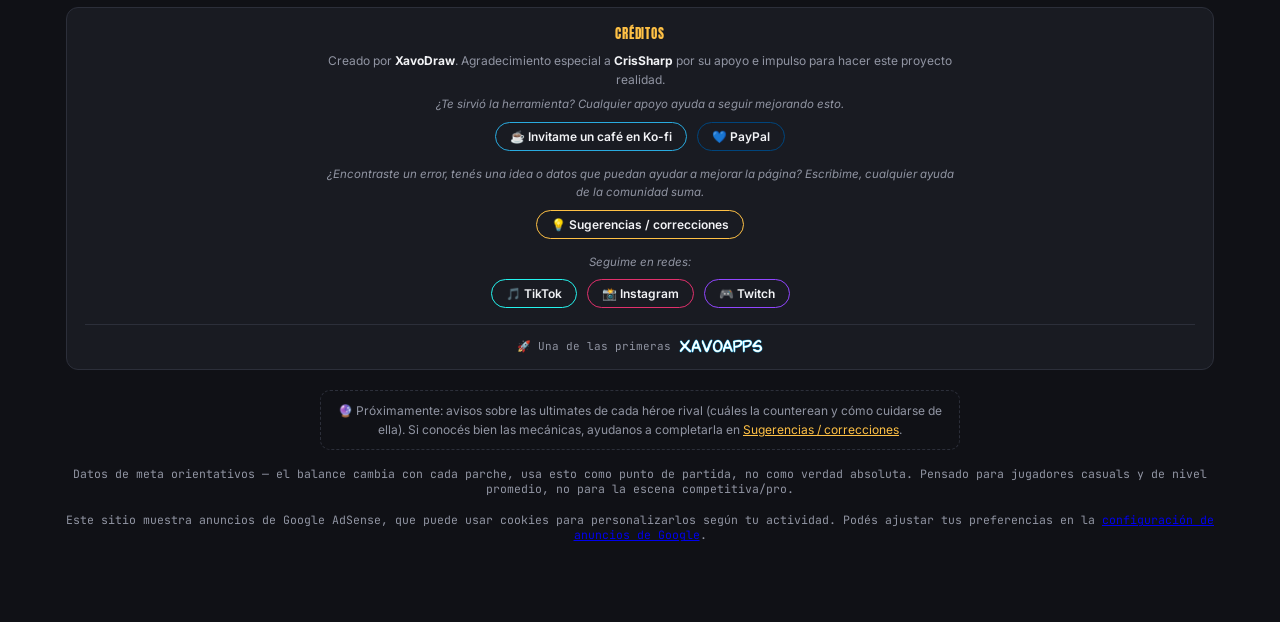
==== commit 81922299: "Agrega Google AdSense (ca-pub-5918687783087129), ads.txt y aviso de cookies Xavier armo la cuenta de" ====
--- a/MarvelCountersPrime.html
+++ b/MarvelCountersPrime.html
@@ -4,6 +4,7 @@
 <meta charset="UTF-8">
 <meta name="viewport" content="width=device-width, initial-scale=1.0">
 <title>Marvel Counters</title>
+<script async src="https://pagead2.googlesyndication.com/pagead/js/adsbygoogle.js?client=ca-pub-5918687783087129" crossorigin="anonymous"></script>
 <link rel="preconnect" href="https://fonts.googleapis.com">
 <link href="https://fonts.googleapis.com/css2?family=Anton&family=Inter:wght@400;500;600;700;800&family=JetBrains+Mono:wght@500&display=swap" rel="stylesheet">
 <link rel="stylesheet" href="assets/css/styles.css">
@@ -292,6 +293,7 @@
 
   <p class="ultimates-notice" data-i18n-html="footer.ultimatesComingSoon">🔮 Próximamente: avisos sobre las ultimates de cada héroe rival (cuáles la counterean y cómo cuidarse de ella). Si conocés bien las mecánicas, ayudanos a completarla en <a href="https://forms.gle/JciAp9p19B3aYrXJ6" target="_blank" rel="noopener">Sugerencias / correcciones</a>.</p>
   <footer data-i18n="footer.disclaimer">Datos de meta orientativos — el balance cambia con cada parche, usa esto como punto de partida, no como verdad absoluta. Pensado para jugadores casuals y de nivel promedio, no para la escena competitiva/pro.</footer>
+  <footer data-i18n-html="footer.adsPrivacy">Este sitio muestra anuncios de Google AdSense, que puede usar cookies para personalizarlos según tu actividad. Podés ajustar tus preferencias en la <a href="https://adssettings.google.com/" target="_blank" rel="noopener">configuración de anuncios de Google</a>.</footer>
 </div>
 
 <div class="modal-bg" id="modalBg">
--- a/assets/css/styles.css
+++ b/assets/css/styles.css
@@ -125,6 +125,47 @@
   .pick-slot.already{opacity:.6;}
   .pick-slot .already-tag{font-size:8px;color:var(--ally);font-family:'JetBrains Mono',monospace;}
   .pick-slot .dive-warn{font-size:8px;color:var(--gold);font-family:'JetBrains Mono',monospace;}
+
+  /* tarjetas de "Mejores picks contra esta composicion" -- fila horizontal con retrato grande en
+     vez del cuadrado 2x2 chico (pedido de Xavier, 2026-08-17: "muy desordenado, nada alineado,
+     quiero ver mas a los personajes en iconos grandes"). Clase separada de .pick-slot a proposito:
+     "Que deberias jugar tu" usa .pick-slot con su propio grid 2x2 y no se toca. */
+  .role-rec-grid .pick-slot-row{flex-direction:column;flex-wrap:nowrap;}
+  .pick-slot-lg{background:var(--panel-alt);border:1.5px solid var(--line);border-radius:10px;
+    padding:8px 10px;display:flex;align-items:center;gap:10px;text-align:left;cursor:default;}
+  .pick-slot-lg.role-Vanguard{border-color:var(--vg);}
+  .pick-slot-lg.role-Duelist{border-color:var(--du);}
+  .pick-slot-lg.role-Strategist{border-color:var(--st);}
+  .pick-slot-lg .hero-icon{width:48px;height:48px;border-radius:9px;flex:none;}
+  .pick-slot-lg-info{display:flex;flex-direction:column;gap:2px;min-width:0;}
+  .pick-slot-lg .name{font-weight:700;font-size:13px;line-height:1.2;}
+  .pick-slot-lg .role{font-family:'JetBrains Mono',monospace;font-size:10.5px;color:var(--muted);
+    display:flex;align-items:center;gap:3px;}
+  .pick-slot-lg.already{opacity:.6;}
+  .pick-slot-lg .already-tag{font-size:9px;color:var(--ally);font-family:'JetBrains Mono',monospace;}
+  .pick-slot-lg .dive-warn{font-size:9px;color:var(--gold);font-family:'JetBrains Mono',monospace;}
+  .pick-slot-lg .arch-tags{justify-content:flex-start;margin-top:1px;}
+
+  /* PROPUESTA en revision (2026-08-17) -- tarjetas grandes con icono para "Ventajas y desventajas",
+     en vez de mencionar al heroe metido en una oracion de texto. */
+  .highlight-row{display:flex;flex-wrap:wrap;gap:10px;margin-top:8px;}
+  .highlight-card{flex:1;min-width:100px;background:var(--panel);border:1.5px solid var(--line);
+    border-radius:10px;padding:10px 8px;text-align:center;display:flex;flex-direction:column;
+    align-items:center;gap:3px;}
+  .highlight-card.good{border-color:var(--gold);}
+  .highlight-card.weak{border-color:#2ecc71;}
+  .highlight-card.threat{border-color:var(--enemy);}
+  .highlight-card .hero-icon{width:52px;height:52px;border-radius:10px;}
+  .highlight-card .h-label{font-size:10px;color:var(--muted);text-transform:uppercase;letter-spacing:.04em;margin-top:2px;}
+  .highlight-card .h-name{font-weight:700;font-size:13px;}
+  .highlight-card .h-sub{font-size:10.5px;color:var(--muted);}
+  .dual-heroes{display:flex;align-items:center;gap:6px;}
+  .dh-item{display:flex;flex-direction:column;align-items:center;gap:3px;}
+  .dh-item .hero-icon{width:40px;height:40px;border-radius:9px;}
+  .dh-item span{font-weight:700;font-size:10.5px;width:52px;line-height:1.15;text-align:center;}
+  .dh-arrow{color:var(--muted);font-size:14px;}
+  .h-caveat{font-size:10px;color:var(--gold);margin-top:2px;}
+
   .arch-tags{display:flex;flex-wrap:wrap;gap:2px;justify-content:center;margin-top:3px;}
   .arch-tag{font-size:8px;color:var(--muted);background:var(--panel);border:1px solid var(--line);
     border-radius:6px;padding:1px 4px;white-space:nowrap;}
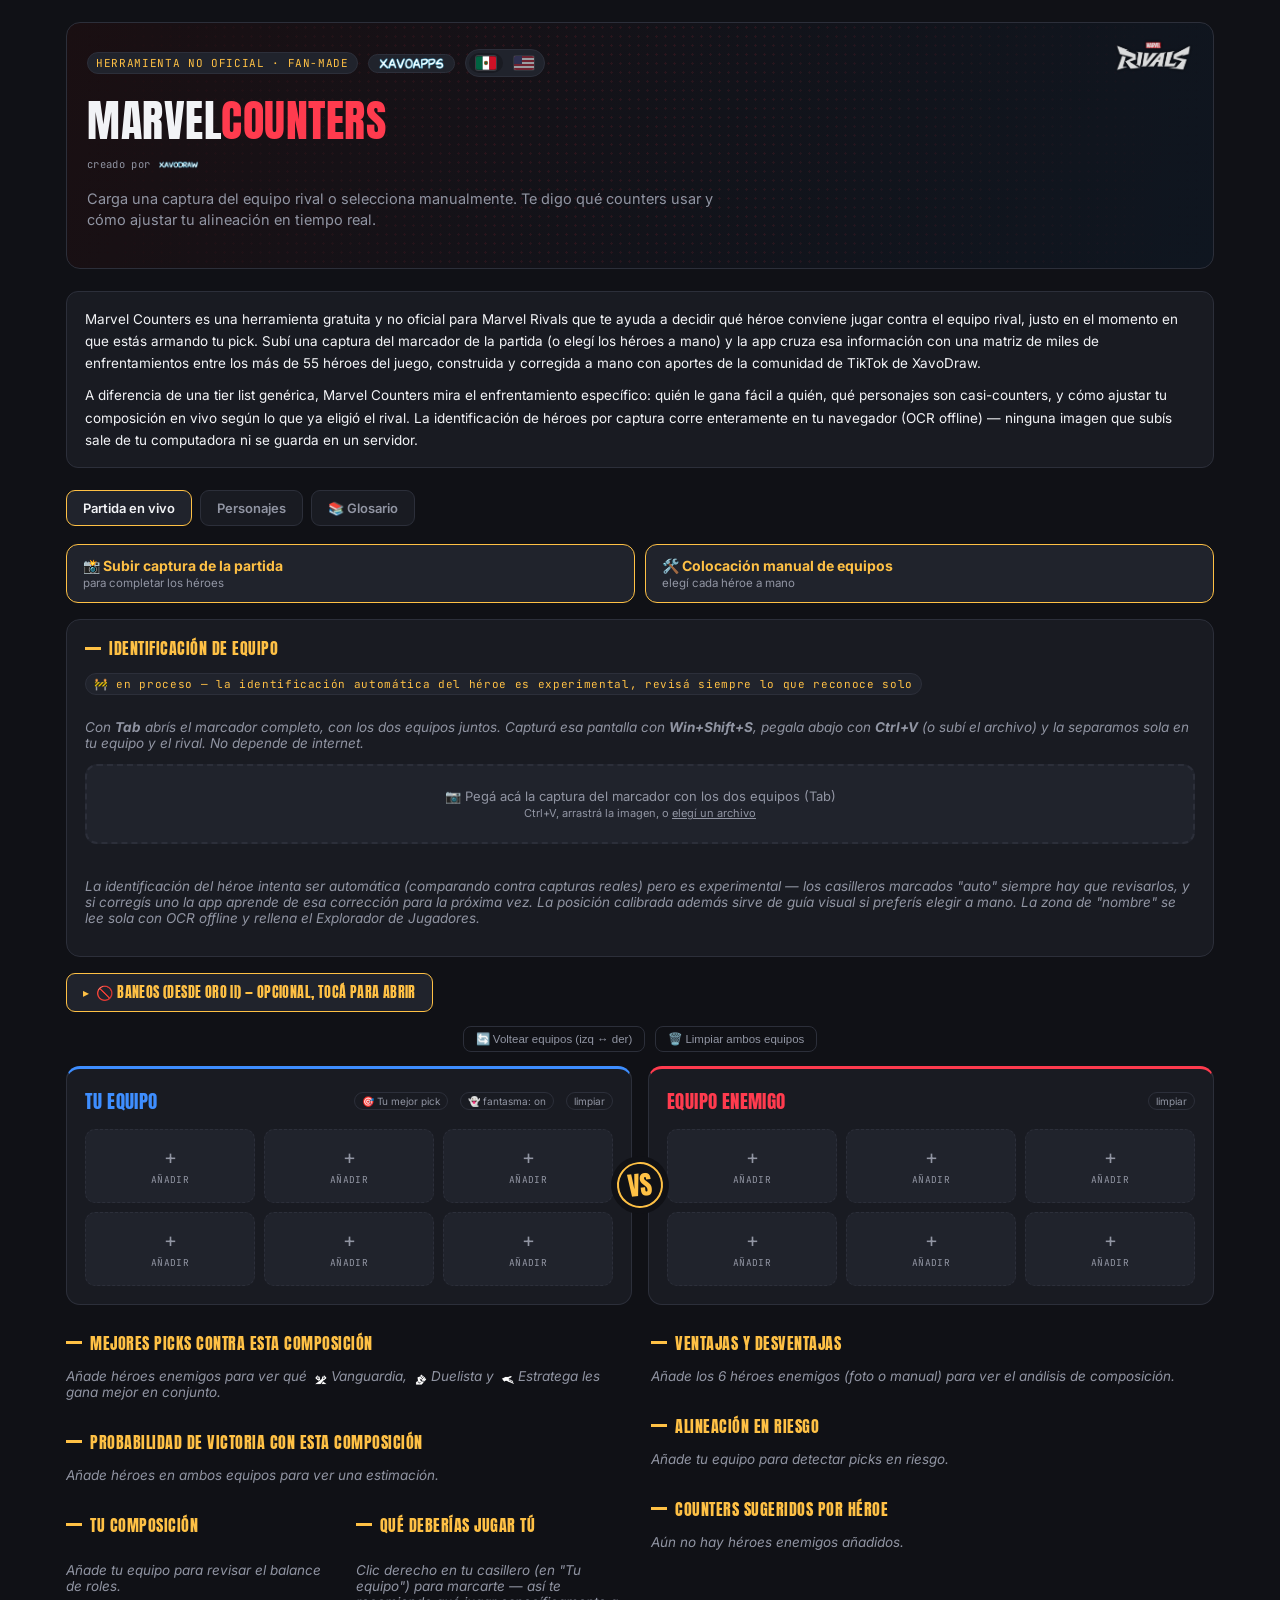
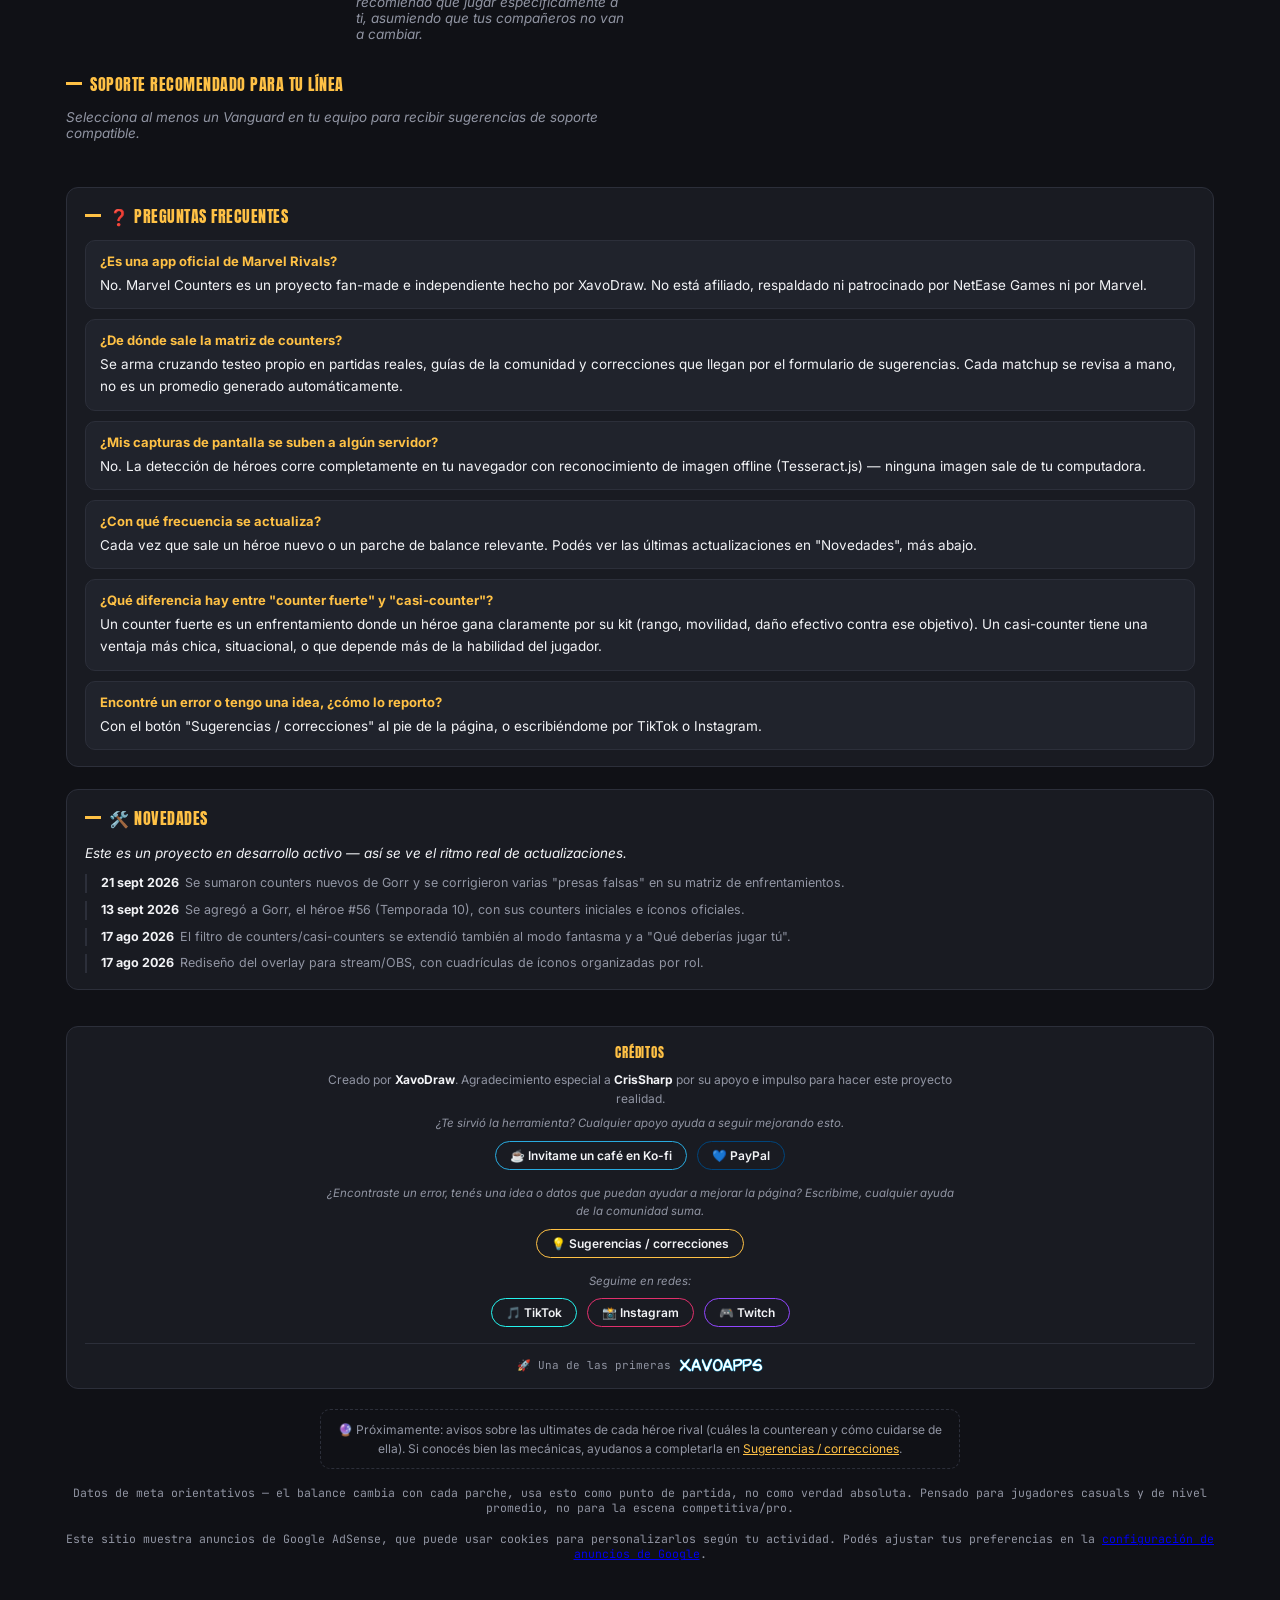
==== commit 43be9011: "Suma contenido real (Acerca de, FAQ, Novedades) para el rechazo de AdSense AdSense marco el sitio co" ====
--- a/MarvelCountersPrime.html
+++ b/MarvelCountersPrime.html
@@ -4,10 +4,65 @@
 <meta charset="UTF-8">
 <meta name="viewport" content="width=device-width, initial-scale=1.0">
 <title>Marvel Counters</title>
+<meta name="description" content="Carga una captura del equipo rival o selecciona manualmente. Te decimos que counters usar y como ajustar tu alineacion en tiempo real para Marvel Rivals.">
+<link rel="canonical" href="https://marvelcounters.com/">
+<meta property="og:type" content="website">
+<meta property="og:url" content="https://marvelcounters.com/">
+<meta property="og:title" content="Marvel Counters">
+<meta property="og:description" content="Carga una captura del equipo rival o selecciona manualmente. Te decimos que counters usar y como ajustar tu alineacion en tiempo real para Marvel Rivals.">
+<meta property="og:image" content="https://marvelcounters.com/assets/img/og-image.png">
+<meta property="og:image:width" content="1200">
+<meta property="og:image:height" content="630">
+<meta name="twitter:card" content="summary_large_image">
+<meta name="twitter:title" content="Marvel Counters">
+<meta name="twitter:description" content="Carga una captura del equipo rival o selecciona manualmente. Te decimos que counters usar y como ajustar tu alineacion en tiempo real para Marvel Rivals.">
+<meta name="twitter:image" content="https://marvelcounters.com/assets/img/og-image.png">
+<link rel="icon" type="image/png" sizes="32x32" href="assets/img/favicon-32x32.png">
+<link rel="icon" type="image/png" sizes="16x16" href="assets/img/favicon-16x16.png">
+<link rel="apple-touch-icon" sizes="180x180" href="assets/img/apple-touch-icon.png">
+<link rel="shortcut icon" href="favicon.ico">
 <script async src="https://pagead2.googlesyndication.com/pagead/js/adsbygoogle.js?client=ca-pub-5918687783087129" crossorigin="anonymous"></script>
 <link rel="preconnect" href="https://fonts.googleapis.com">
 <link href="https://fonts.googleapis.com/css2?family=Anton&family=Inter:wght@400;500;600;700;800&family=JetBrains+Mono:wght@500&display=swap" rel="stylesheet">
 <link rel="stylesheet" href="assets/css/styles.css">
+<script type="application/ld+json">
+{
+  "@context": "https://schema.org",
+  "@type": "FAQPage",
+  "mainEntity": [
+    {
+      "@type": "Question",
+      "name": "¿Es una app oficial de Marvel Rivals?",
+      "acceptedAnswer": { "@type": "Answer", "text": "No. Marvel Counters es un proyecto fan-made e independiente hecho por XavoDraw. No está afiliado, respaldado ni patrocinado por NetEase Games ni por Marvel." }
+    },
+    {
+      "@type": "Question",
+      "name": "¿De dónde sale la matriz de counters?",
+      "acceptedAnswer": { "@type": "Answer", "text": "Se arma cruzando testeo propio en partidas reales, guías de la comunidad y correcciones que llegan por el formulario de sugerencias. Cada matchup se revisa a mano, no es un promedio generado automáticamente." }
+    },
+    {
+      "@type": "Question",
+      "name": "¿Mis capturas de pantalla se suben a algún servidor?",
+      "acceptedAnswer": { "@type": "Answer", "text": "No. La detección de héroes corre completamente en tu navegador con reconocimiento de imagen offline (Tesseract.js) — ninguna imagen sale de tu computadora." }
+    },
+    {
+      "@type": "Question",
+      "name": "¿Con qué frecuencia se actualiza?",
+      "acceptedAnswer": { "@type": "Answer", "text": "Cada vez que sale un héroe nuevo o un parche de balance relevante." }
+    },
+    {
+      "@type": "Question",
+      "name": "¿Qué diferencia hay entre \"counter fuerte\" y \"casi-counter\"?",
+      "acceptedAnswer": { "@type": "Answer", "text": "Un counter fuerte es un enfrentamiento donde un héroe gana claramente por su kit. Un casi-counter tiene una ventaja más chica, situacional, o que depende más de la habilidad del jugador." }
+    },
+    {
+      "@type": "Question",
+      "name": "Encontré un error o tengo una idea, ¿cómo lo reporto?",
+      "acceptedAnswer": { "@type": "Answer", "text": "Con el botón \"Sugerencias / correcciones\" al pie de la página, o escribiéndome por TikTok o Instagram." }
+    }
+  ]
+}
+</script>
 </head>
 <body>
 <button id="backToTopBtn" title="Volver arriba" data-i18n-title="backToTop">⬆</button>
@@ -32,6 +87,11 @@
     <p class="sub" data-i18n="header.sub">Carga una captura del equipo rival o selecciona manualmente. Te digo qué counters usar y cómo ajustar tu alineación en tiempo real.</p>
   </header>
 
+  <div class="about-box">
+    <p data-i18n="about.p1">Marvel Counters es una herramienta gratuita y no oficial para Marvel Rivals que te ayuda a decidir qué héroe conviene jugar contra el equipo rival, justo en el momento en que estás armando tu pick. Subí una captura del marcador de la partida (o elegí los héroes a mano) y la app cruza esa información con una matriz de miles de enfrentamientos entre los más de 55 héroes del juego, construida y corregida a mano con aportes de la comunidad de TikTok de XavoDraw.</p>
+    <p data-i18n="about.p2">A diferencia de una tier list genérica, Marvel Counters mira el enfrentamiento específico: quién le gana fácil a quién, qué personajes son casi-counters, y cómo ajustar tu composición en vivo según lo que ya eligió el rival. La identificación de héroes por captura corre enteramente en tu navegador (OCR offline) — ninguna imagen que subís sale de tu computadora ni se guarda en un servidor.</p>
+  </div>
+
   <div class="tabbar">
     <button class="tab-btn active" id="tabMain" data-i18n="tab.main">Partida en vivo</button>
     <button class="tab-btn" id="tabEditor" data-i18n="tab.editor">Counters</button>
@@ -265,6 +325,47 @@
 
     <div class="sec-title" data-i18n="glossary.dataSources.title">🗂️ Fuentes de datos</div>
     <p class="empty-hint" data-i18n-html="glossary.dataSources.body">La matriz de matchups se arma con el aporte de mi comunidad de TikTok (¡gracias por cada sugerencia y corrección!).</p>
+  </div>
+
+  <div class="about-box">
+    <div class="sec-title" style="margin-top:0;" data-i18n="faq.title">❓ Preguntas frecuentes</div>
+    <div class="faq-list">
+      <div class="faq-item">
+        <div class="faq-q" data-i18n="faq.q1">¿Es una app oficial de Marvel Rivals?</div>
+        <p class="faq-a" data-i18n="faq.a1">No. Marvel Counters es un proyecto fan-made e independiente hecho por XavoDraw. No está afiliado, respaldado ni patrocinado por NetEase Games ni por Marvel.</p>
+      </div>
+      <div class="faq-item">
+        <div class="faq-q" data-i18n="faq.q2">¿De dónde sale la matriz de counters?</div>
+        <p class="faq-a" data-i18n="faq.a2">Se arma cruzando testeo propio en partidas reales, guías de la comunidad y correcciones que llegan por el formulario de sugerencias. Cada matchup se revisa a mano, no es un promedio generado automáticamente.</p>
+      </div>
+      <div class="faq-item">
+        <div class="faq-q" data-i18n="faq.q3">¿Mis capturas de pantalla se suben a algún servidor?</div>
+        <p class="faq-a" data-i18n="faq.a3">No. La detección de héroes corre completamente en tu navegador con reconocimiento de imagen offline (Tesseract.js) — ninguna imagen sale de tu computadora.</p>
+      </div>
+      <div class="faq-item">
+        <div class="faq-q" data-i18n="faq.q4">¿Con qué frecuencia se actualiza?</div>
+        <p class="faq-a" data-i18n="faq.a4">Cada vez que sale un héroe nuevo o un parche de balance relevante. Podés ver las últimas actualizaciones en "Novedades", más abajo.</p>
+      </div>
+      <div class="faq-item">
+        <div class="faq-q" data-i18n="faq.q5">¿Qué diferencia hay entre "counter fuerte" y "casi-counter"?</div>
+        <p class="faq-a" data-i18n="faq.a5">Un counter fuerte es un enfrentamiento donde un héroe gana claramente por su kit (rango, movilidad, daño efectivo contra ese objetivo). Un casi-counter tiene una ventaja más chica, situacional, o que depende más de la habilidad del jugador.</p>
+      </div>
+      <div class="faq-item">
+        <div class="faq-q" data-i18n="faq.q6">Encontré un error o tengo una idea, ¿cómo lo reporto?</div>
+        <p class="faq-a" data-i18n="faq.a6">Con el botón "Sugerencias / correcciones" al pie de la página, o escribiéndome por TikTok o Instagram.</p>
+      </div>
+    </div>
+  </div>
+
+  <div class="about-box">
+    <div class="sec-title" style="margin-top:0;" data-i18n="changelog.title">🛠️ Novedades</div>
+    <p class="empty-hint" data-i18n="changelog.hint">Este es un proyecto en desarrollo activo — así se ve el ritmo real de actualizaciones.</p>
+    <ul class="changelog-list">
+      <li><span class="changelog-date">21 sept 2026</span><span data-i18n="changelog.i1">Se sumaron counters nuevos de Gorr y se corrigieron varias "presas falsas" en su matriz de enfrentamientos.</span></li>
+      <li><span class="changelog-date">13 sept 2026</span><span data-i18n="changelog.i2">Se agregó a Gorr, el héroe #56 (Temporada 10), con sus counters iniciales e íconos oficiales.</span></li>
+      <li><span class="changelog-date">17 ago 2026</span><span data-i18n="changelog.i3">El filtro de counters/casi-counters se extendió también al modo fantasma y a "Qué deberías jugar tú".</span></li>
+      <li><span class="changelog-date">17 ago 2026</span><span data-i18n="changelog.i4">Rediseño del overlay para stream/OBS, con cuadrículas de íconos organizadas por rol.</span></li>
+    </ul>
   </div>
 
   <div class="credits-box">
--- a/assets/css/styles.css
+++ b/assets/css/styles.css
@@ -292,6 +292,19 @@
   .ultimates-notice{margin-top:20px;text-align:center;color:var(--muted);font-size:12px;line-height:1.6;max-width:640px;
     margin-left:auto;margin-right:auto;padding:10px 16px;border:1px dashed var(--line);border-radius:10px;}
   .ultimates-notice a{color:var(--gold);}
+  .about-box{margin:16px 0 22px;padding:16px 18px;border:1px solid var(--line);border-radius:12px;background:var(--panel);}
+  .about-box p{color:var(--text);font-size:13.5px;line-height:1.65;margin:0 0 10px;}
+  .about-box p:last-child{margin-bottom:0;}
+
+  .faq-list{display:flex;flex-direction:column;gap:10px;margin-top:10px;}
+  .faq-item{background:var(--panel-alt);border:1px solid var(--line);border-radius:10px;padding:12px 14px;}
+  .faq-q{font-weight:700;font-size:13px;color:var(--gold);margin-bottom:5px;}
+  .faq-a{font-size:12.5px;color:var(--muted);line-height:1.55;margin:0;}
+
+  .changelog-list{list-style:none;margin:10px 0 0;padding:0;display:flex;flex-direction:column;gap:8px;}
+  .changelog-list li{font-size:12.5px;color:var(--muted);line-height:1.5;padding-left:14px;border-left:2px solid var(--line);}
+  .changelog-date{color:var(--text);font-weight:700;margin-right:6px;}
+
   .credits-box{margin-top:36px;padding:16px 18px;border:1px solid var(--line);border-radius:12px;background:var(--panel);text-align:center;}
   .credits-title{font-family:'Anton',sans-serif;font-size:13px;letter-spacing:.06em;text-transform:uppercase;color:var(--gold);margin-bottom:8px;}
   .credits-text{color:var(--muted);font-size:12px;line-height:1.6;max-width:640px;margin:0 auto 6px;}
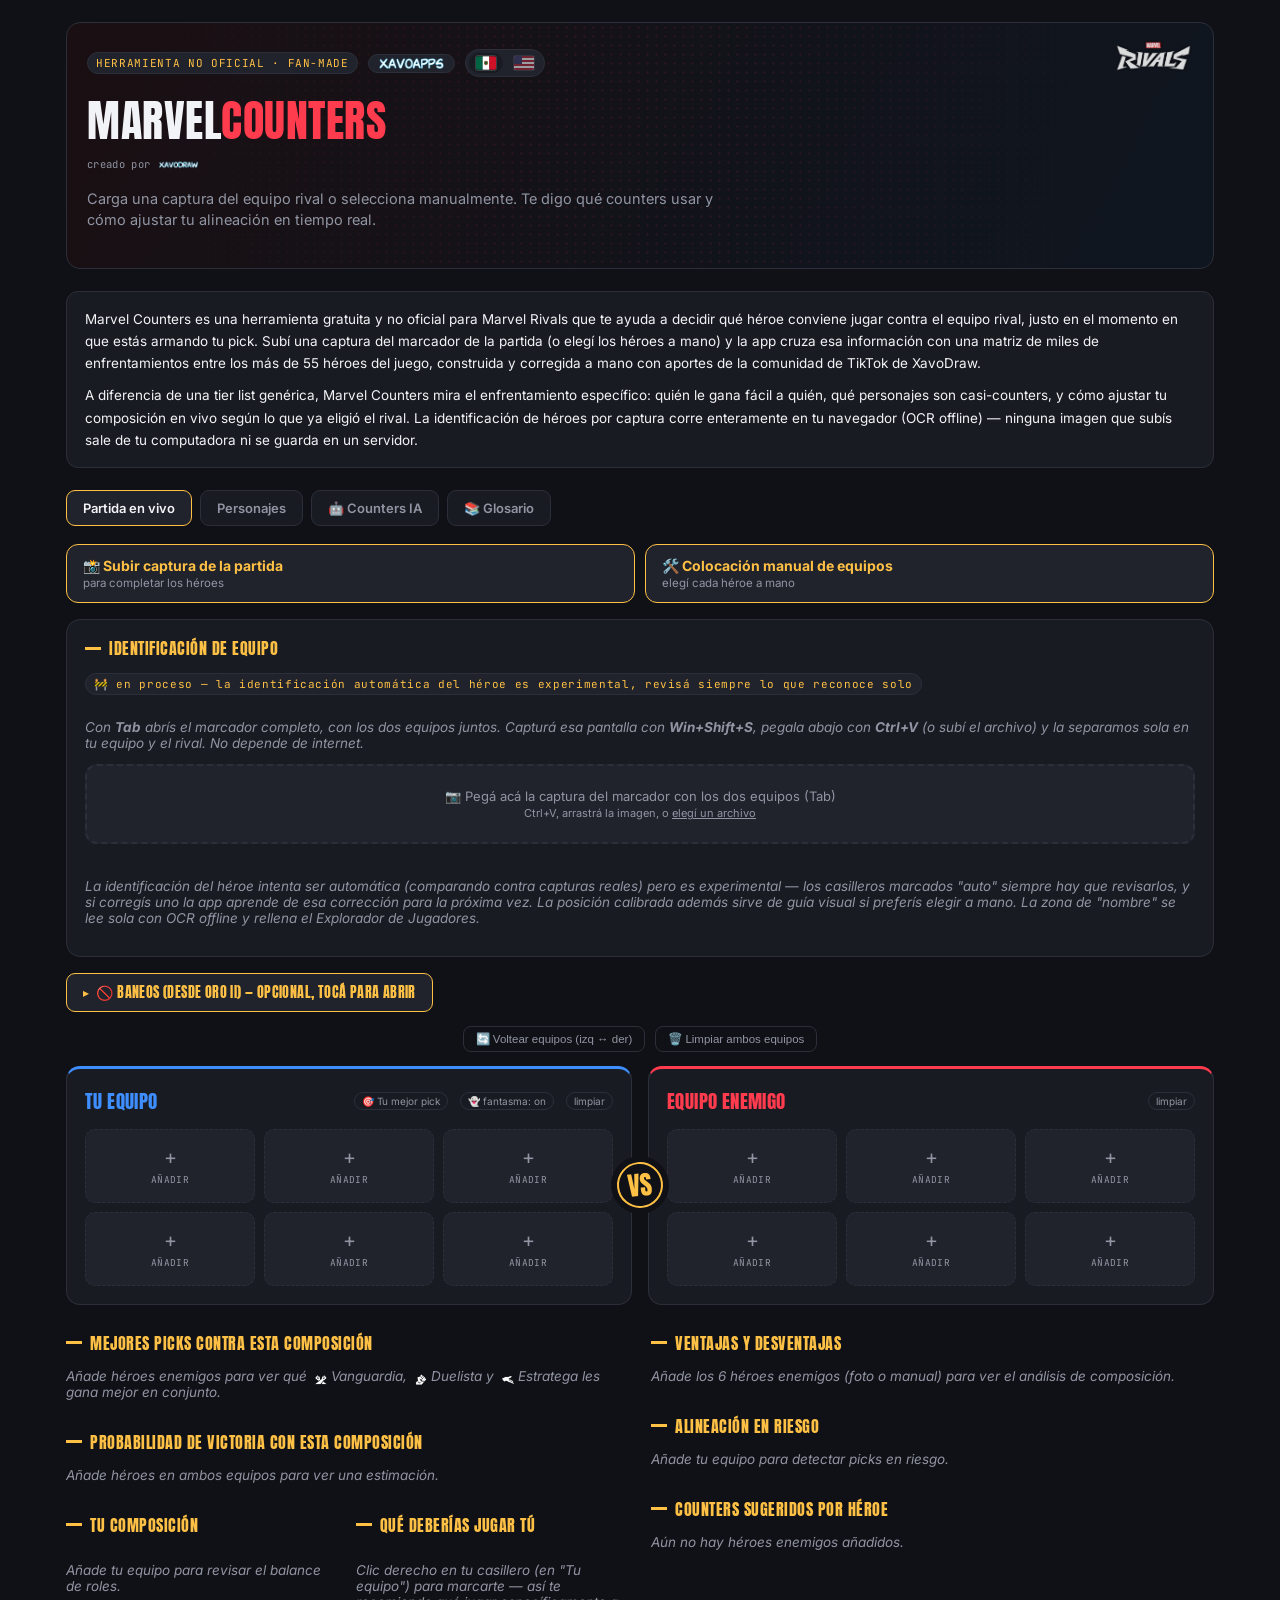
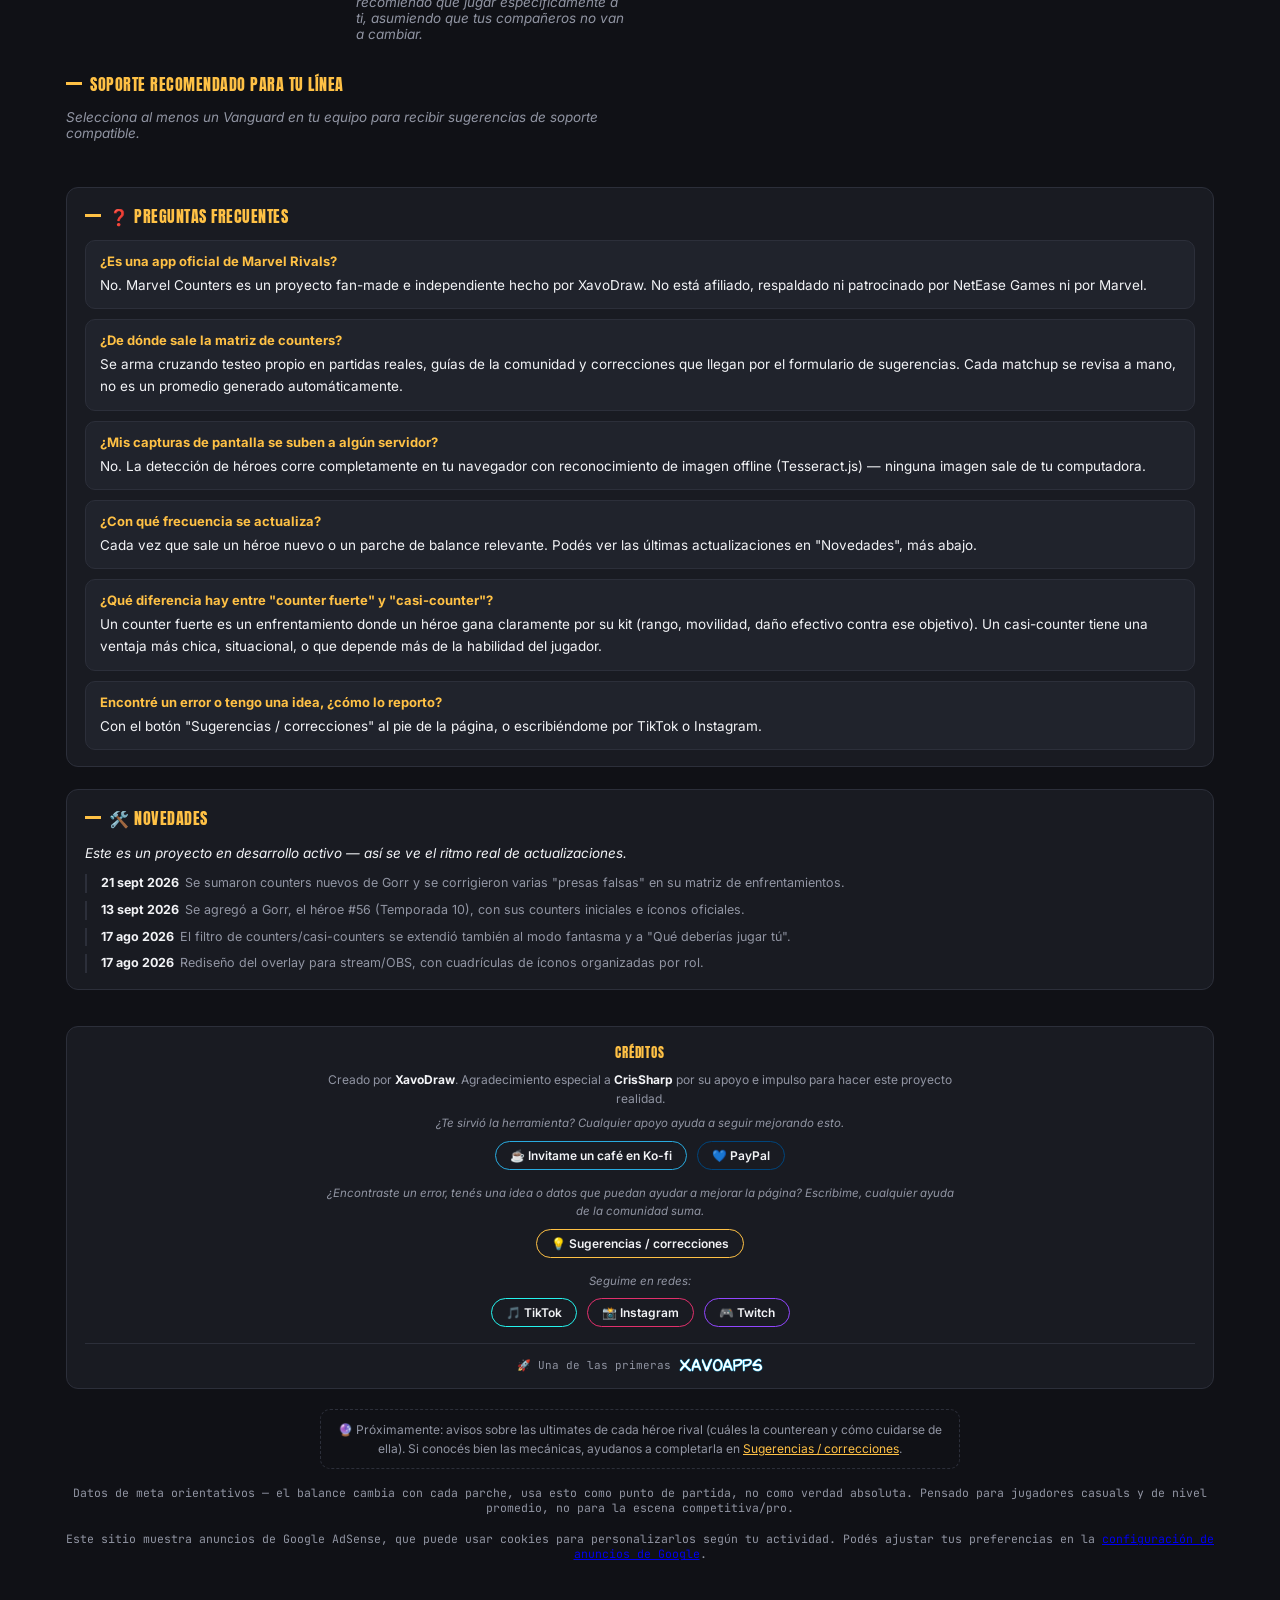
==== commit 9690155f: "Agrega pestana "Counters IA": contenido de counters escrito por la IA Nueva pestana en la barra exis" ====
--- a/MarvelCountersPrime.html
+++ b/MarvelCountersPrime.html
@@ -95,6 +95,7 @@
   <div class="tabbar">
     <button class="tab-btn active" id="tabMain" data-i18n="tab.main">Partida en vivo</button>
     <button class="tab-btn" id="tabEditor" data-i18n="tab.editor">Counters</button>
+    <button class="tab-btn" id="tabAiCounters" data-i18n="tab.aiCounters">🤖 Counters IA</button>
     <button class="tab-btn" id="tabGlossary" data-i18n="tab.glossary">Glosario</button>
   </div>
 
@@ -229,6 +230,21 @@
     <div id="editorDetail"></div>
   </div>
 
+  <div id="aiCountersView" style="display:none;">
+    <div class="sec-title" style="margin-top:0;" data-i18n="aiCounters.title">🤖 Counters IA</div>
+    <p class="empty-hint" style="margin-bottom:12px;" data-i18n="aiCounters.hint">Sección aparte, escrita por una IA a partir del kit de cada héroe: a quién le gana fácil y quién lo counterea fácil, con el razonamiento detrás de cada elección. No es la matriz de la pestaña "Counters" de arriba (esa es curada a mano con la comunidad) — puede no coincidir con ella.</p>
+
+    <input type="text" id="aiCounterHeroSearch" placeholder="Buscar héroe..." data-i18n-placeholder="editor.searchPlaceholder">
+    <div class="role-filter-bar" id="aiCounterRoleFilter">
+      <button class="role-filter-btn active" data-role="" data-i18n="role.all">Todos</button>
+      <button class="role-filter-btn" data-role="Vanguard" data-i18n="role.Vanguard">Vanguardia</button>
+      <button class="role-filter-btn" data-role="Duelist" data-i18n="role.Duelist">Duelista</button>
+      <button class="role-filter-btn" data-role="Strategist" data-i18n="role.Strategist">Estratega</button>
+    </div>
+    <div id="aiCounterHeroList" class="hero-grid"></div>
+    <div id="aiCounterDetail"></div>
+  </div>
+
   <div id="glossaryView" style="display:none;">
     <div class="sec-title" style="margin-top:0;" data-i18n="comp.summary">📖 Composiciones recomendadas (guía general, no oficial)</div>
     <p class="empty-hint" data-i18n="comp.hint">Basado en datos de la comunidad — el balance cambia con cada parche, usalo como punto de partida.</p>
@@ -423,6 +439,7 @@
 <script src="assets/data/ref-matchup-scores.js"></script>
 <script src="assets/data/ref-hero-meta-stats.js"></script>
 <script src="assets/data/hero-basic-stats.js"></script>
+<script src="assets/data/ai-counters.js"></script>
 <script src="assets/js/hero-roster.js"></script>
 <script src="assets/js/matchups.js"></script>
 <script src="assets/js/hero-detect.js"></script>
--- a/assets/css/styles.css
+++ b/assets/css/styles.css
@@ -560,6 +560,16 @@
   .tier-red .matchup-pill{border-color:var(--enemy-dim);}
   .tier-blue .matchup-pill{border-color:var(--ally-dim);}
 
+  .ai-counter-section{display:grid;grid-template-columns:repeat(auto-fit,minmax(260px,1fr));gap:14px;margin-top:10px;}
+  .ai-counter-col{border-radius:10px;padding:12px 14px;border:1px solid var(--line);background:var(--panel-alt);}
+  .ai-counter-col.tier-blue{border-color:var(--ally);}
+  .ai-counter-col.tier-red{border-color:var(--enemy);}
+  .ai-counter-col-title{font-size:12.5px;font-weight:700;margin-bottom:10px;color:var(--text);}
+  .ai-counter-card{background:var(--panel);border:1px solid var(--line);border-radius:9px;padding:9px 11px;margin-bottom:8px;}
+  .ai-counter-card:last-child{margin-bottom:0;}
+  .ai-counter-card .n{display:flex;align-items:center;gap:6px;font-weight:700;font-size:12.5px;margin-bottom:4px;}
+  .ai-counter-card .why{font-size:11.5px;color:var(--muted);line-height:1.5;margin:0;}
+
   .matchup-grid-wrap{overflow-x:auto;margin-top:8px;}
   .matchup-grid{border-collapse:collapse;font-size:11px;white-space:nowrap;}
   .matchup-grid th, .matchup-grid td{border:1px solid var(--line);padding:5px 8px;text-align:center;}
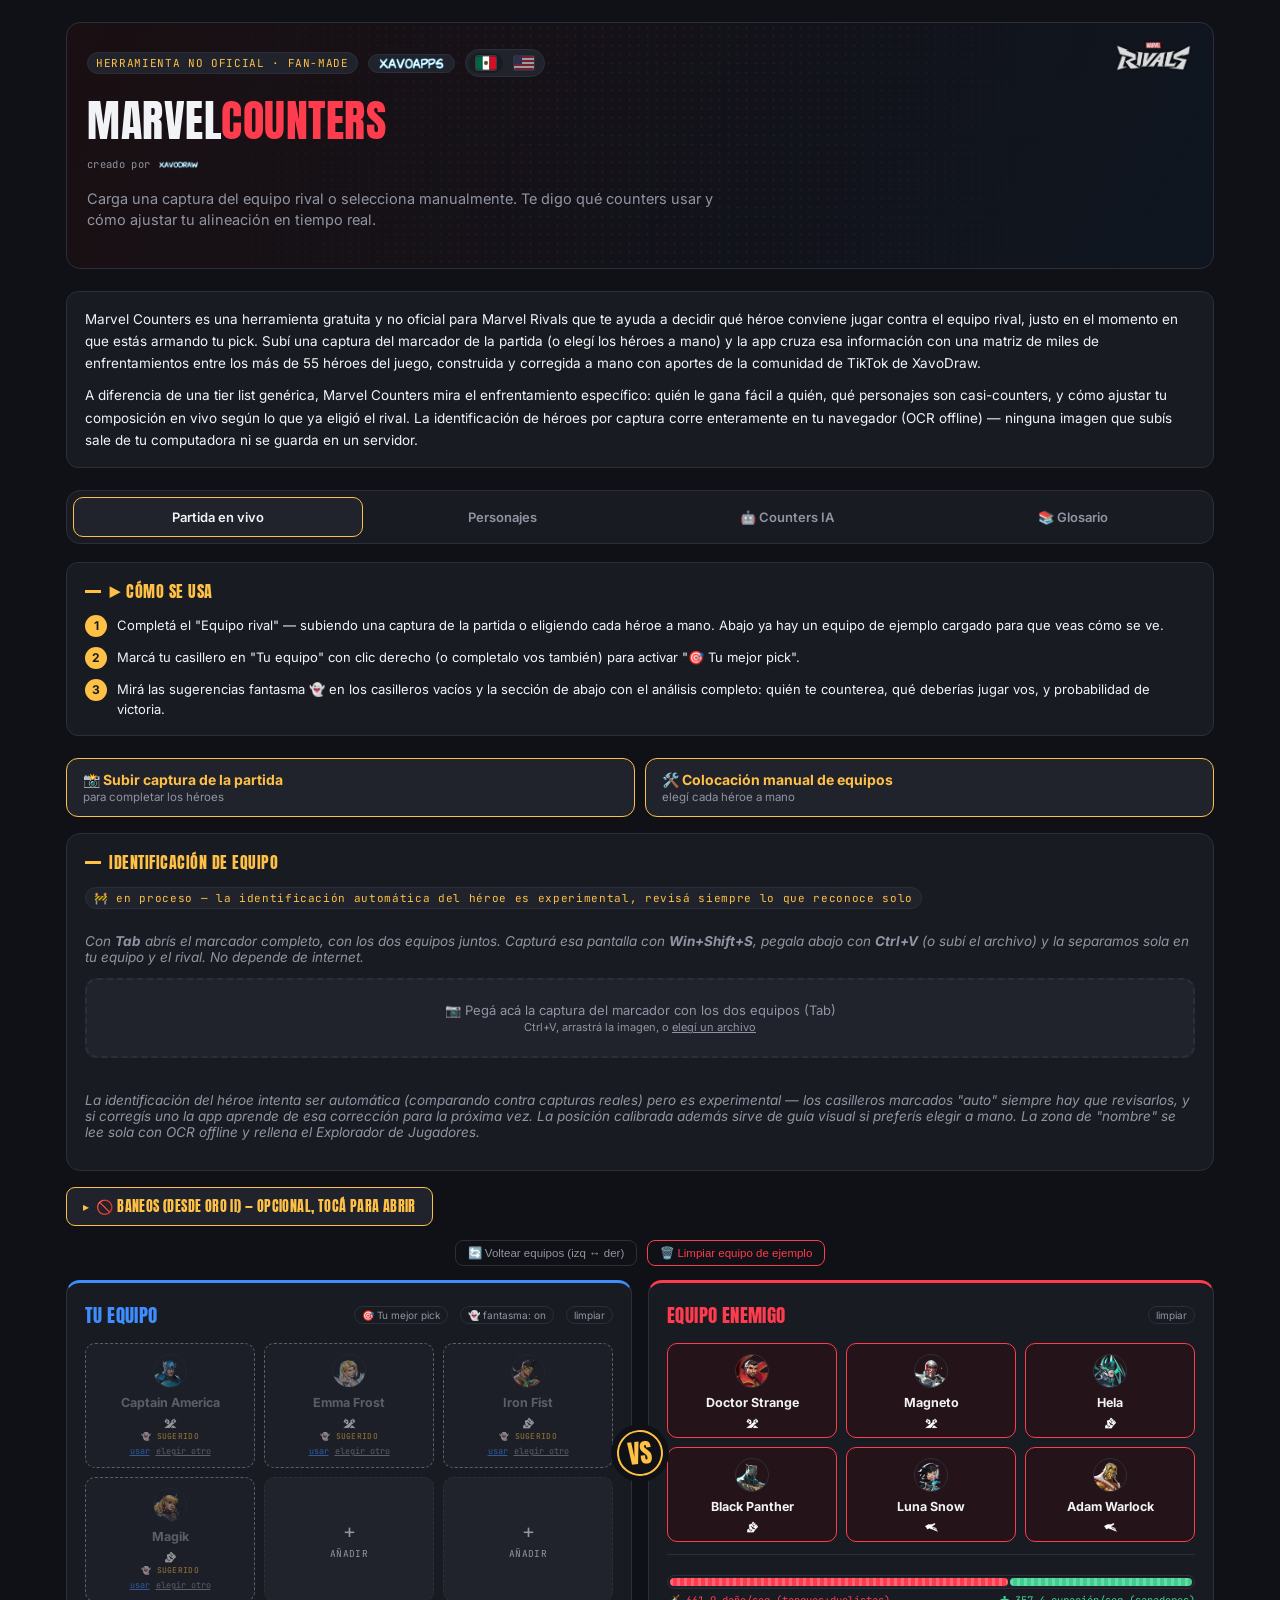
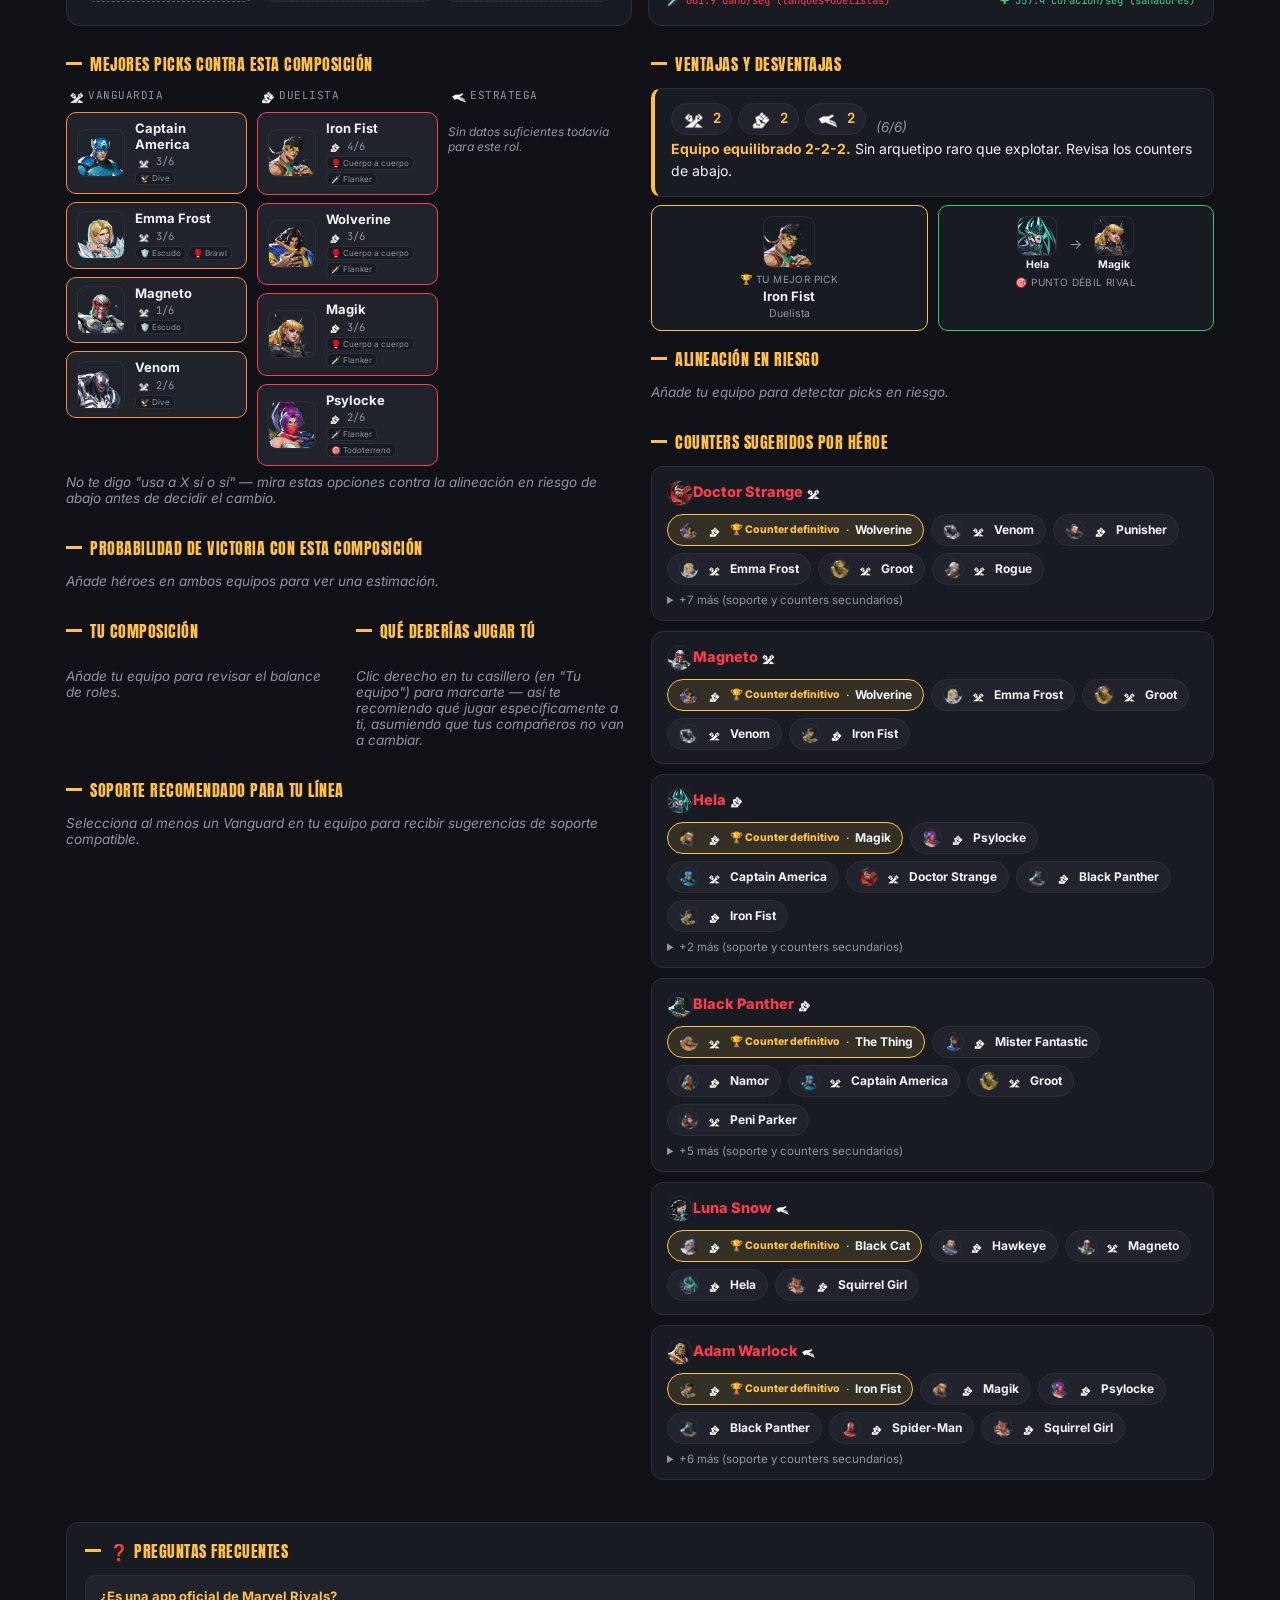
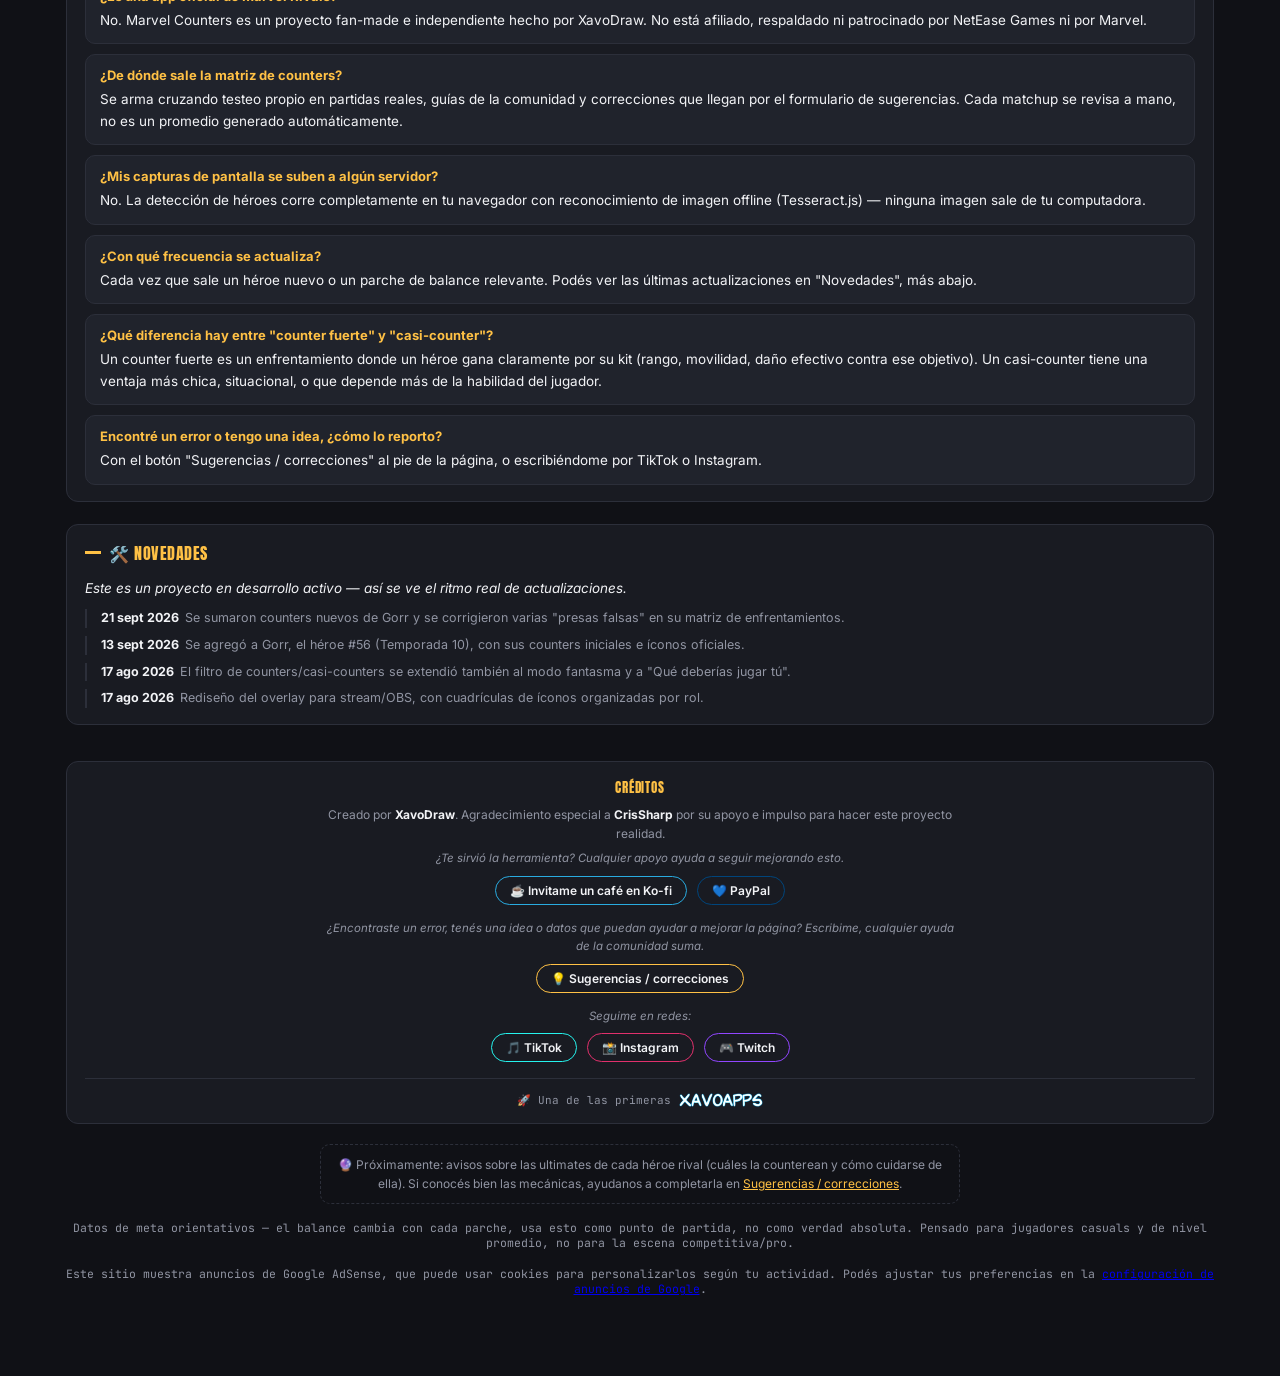
==== commit 1814333d: "URL por pestana, barra de tabs mas grande, equipo de ejemplo y guia de uso Cuatro pedidos sueltos de" ====
--- a/MarvelCountersPrime.html
+++ b/MarvelCountersPrime.html
@@ -5,7 +5,7 @@
 <meta name="viewport" content="width=device-width, initial-scale=1.0">
 <title>Marvel Counters</title>
 <meta name="description" content="Carga una captura del equipo rival o selecciona manualmente. Te decimos que counters usar y como ajustar tu alineacion en tiempo real para Marvel Rivals.">
-<link rel="canonical" href="https://marvelcounters.com/">
+<link rel="canonical" id="canonicalLink" href="https://marvelcounters.com/">
 <meta property="og:type" content="website">
 <meta property="og:url" content="https://marvelcounters.com/">
 <meta property="og:title" content="Marvel Counters">
@@ -101,6 +101,15 @@
 
   <div id="mainView">
 
+  <div class="about-box">
+    <div class="sec-title" style="margin-top:0;" data-i18n="howto.title">▶️ Cómo se usa</div>
+    <ol class="howto-list">
+      <li data-i18n="howto.step1">Completá el "Equipo rival" — subiendo una captura de la partida o eligiendo cada héroe a mano. Abajo ya hay un equipo de ejemplo cargado para que veas cómo se ve.</li>
+      <li data-i18n="howto.step2">Marcá tu casillero en "Tu equipo" con clic derecho (o completalo vos también) para activar "🎯 Tu mejor pick".</li>
+      <li data-i18n="howto.step3">Mirá las sugerencias fantasma 👻 en los casilleros vacíos y la sección de abajo con el análisis completo: quién te counterea, qué deberías jugar vos, y probabilidad de victoria.</li>
+    </ol>
+  </div>
+
   <!-- explorador de jugadores (pre-partida) sigue oculto por el momento (beta pausada) -- se deja
        en el DOM, solo escondido, para reactivarlo facil mas adelante sin perder el trabajo de
        deteccion/i18n. La identificacion de equipo (captura del marcador) se reactivo el 2026-08-17
@@ -152,7 +161,7 @@
 
   <div class="team-tools">
     <button class="ban-clear-btn" id="swapTeamsBtn" data-i18n="teamtools.swap">🔄 Voltear equipos (izq ↔ der)</button>
-    <button class="ban-clear-btn" id="clearAllTeamsBtn" data-i18n="teamtools.clearAll">🗑️ Limpiar ambos equipos</button>
+    <button class="ban-clear-btn danger" id="clearAllTeamsBtn" data-i18n="teamtools.clearAll">🗑️ Limpiar equipo de ejemplo</button>
   </div>
 
   <div class="teams" id="manualTeamSection">
--- a/assets/css/styles.css
+++ b/assets/css/styles.css
@@ -296,6 +296,11 @@
   .about-box p{color:var(--text);font-size:13.5px;line-height:1.65;margin:0 0 10px;}
   .about-box p:last-child{margin-bottom:0;}
 
+  .howto-list{list-style:none;counter-reset:howto;margin:10px 0 0;padding:0;display:flex;flex-direction:column;gap:10px;}
+  .howto-list li{counter-increment:howto;display:flex;gap:10px;align-items:flex-start;font-size:13px;color:var(--text);line-height:1.55;}
+  .howto-list li::before{content:counter(howto);flex:0 0 22px;width:22px;height:22px;border-radius:50%;
+    background:var(--gold);color:#1a1a1a;font-weight:700;font-size:12px;display:flex;align-items:center;justify-content:center;}
+
   .faq-list{display:flex;flex-direction:column;gap:10px;margin-top:10px;}
   .faq-item{background:var(--panel-alt);border:1px solid var(--line);border-radius:10px;padding:12px 14px;}
   .faq-q{font-weight:700;font-size:13px;color:var(--gold);margin-bottom:5px;}
@@ -419,9 +424,11 @@
     border:1px solid var(--line);border-radius:6px;padding:4px 9px;transition:.15s;}
   .scout-links a:hover{color:var(--gold);border-color:var(--gold);}
 
-  .tabbar{display:flex;gap:8px;margin-bottom:18px;}
-  .tab-btn{background:var(--panel);border:1px solid var(--line);color:var(--muted);padding:9px 16px;border-radius:9px;
-    font-weight:600;font-size:13px;cursor:pointer;font-family:'Inter',sans-serif;}
+  .tabbar{display:flex;gap:6px;flex-wrap:wrap;margin-bottom:18px;padding:6px;
+    background:var(--panel);border:1px solid var(--line);border-radius:14px;}
+  .tab-btn{background:transparent;border:1px solid transparent;color:var(--muted);padding:11px 16px;border-radius:10px;
+    font-weight:600;font-size:13px;cursor:pointer;font-family:'Inter',sans-serif;flex:1 1 auto;min-width:120px;text-align:center;}
+  .tab-btn:hover:not(.active){color:var(--text);border-color:var(--line);}
   .tab-btn.active{color:var(--text);border-color:var(--gold);background:var(--panel-alt);}
 
   .scan-bar{display:flex;align-items:center;gap:14px;flex-wrap:wrap;margin-bottom:16px;
@@ -502,6 +509,8 @@
     font-size:11.5px;cursor:pointer;}
   .team-tools{display:flex;gap:10px;justify-content:center;margin:0 0 14px;flex-wrap:wrap;}
   .team-tools .ban-clear-btn:hover{border-color:var(--gold);color:var(--gold);}
+  .ban-clear-btn.danger{border-color:var(--enemy);color:var(--enemy);}
+  .ban-clear-btn.danger:hover{background:var(--enemy);color:var(--text);border-color:var(--enemy);}
 
   .winprob-bar-outer{background:var(--panel-alt);border:1px solid var(--line);border-radius:20px;height:22px;
     overflow:hidden;margin-top:8px;position:relative;}
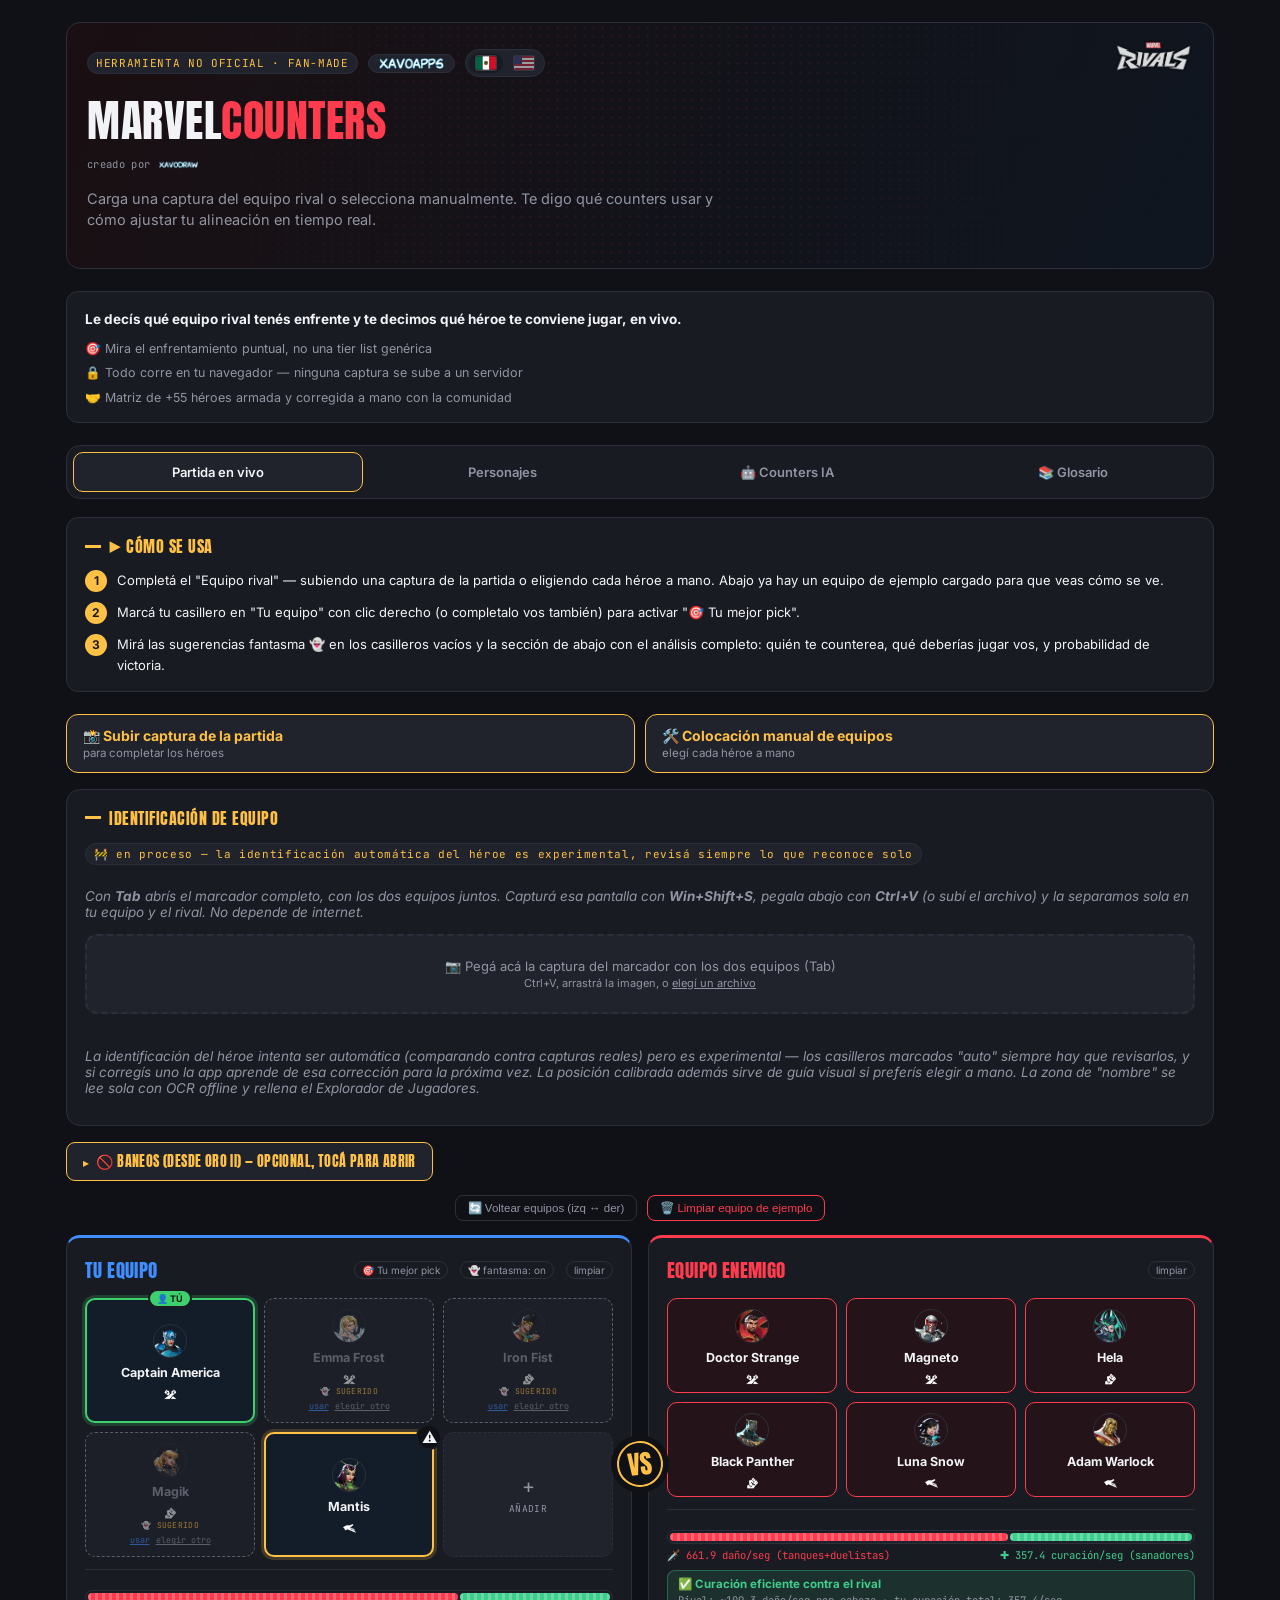
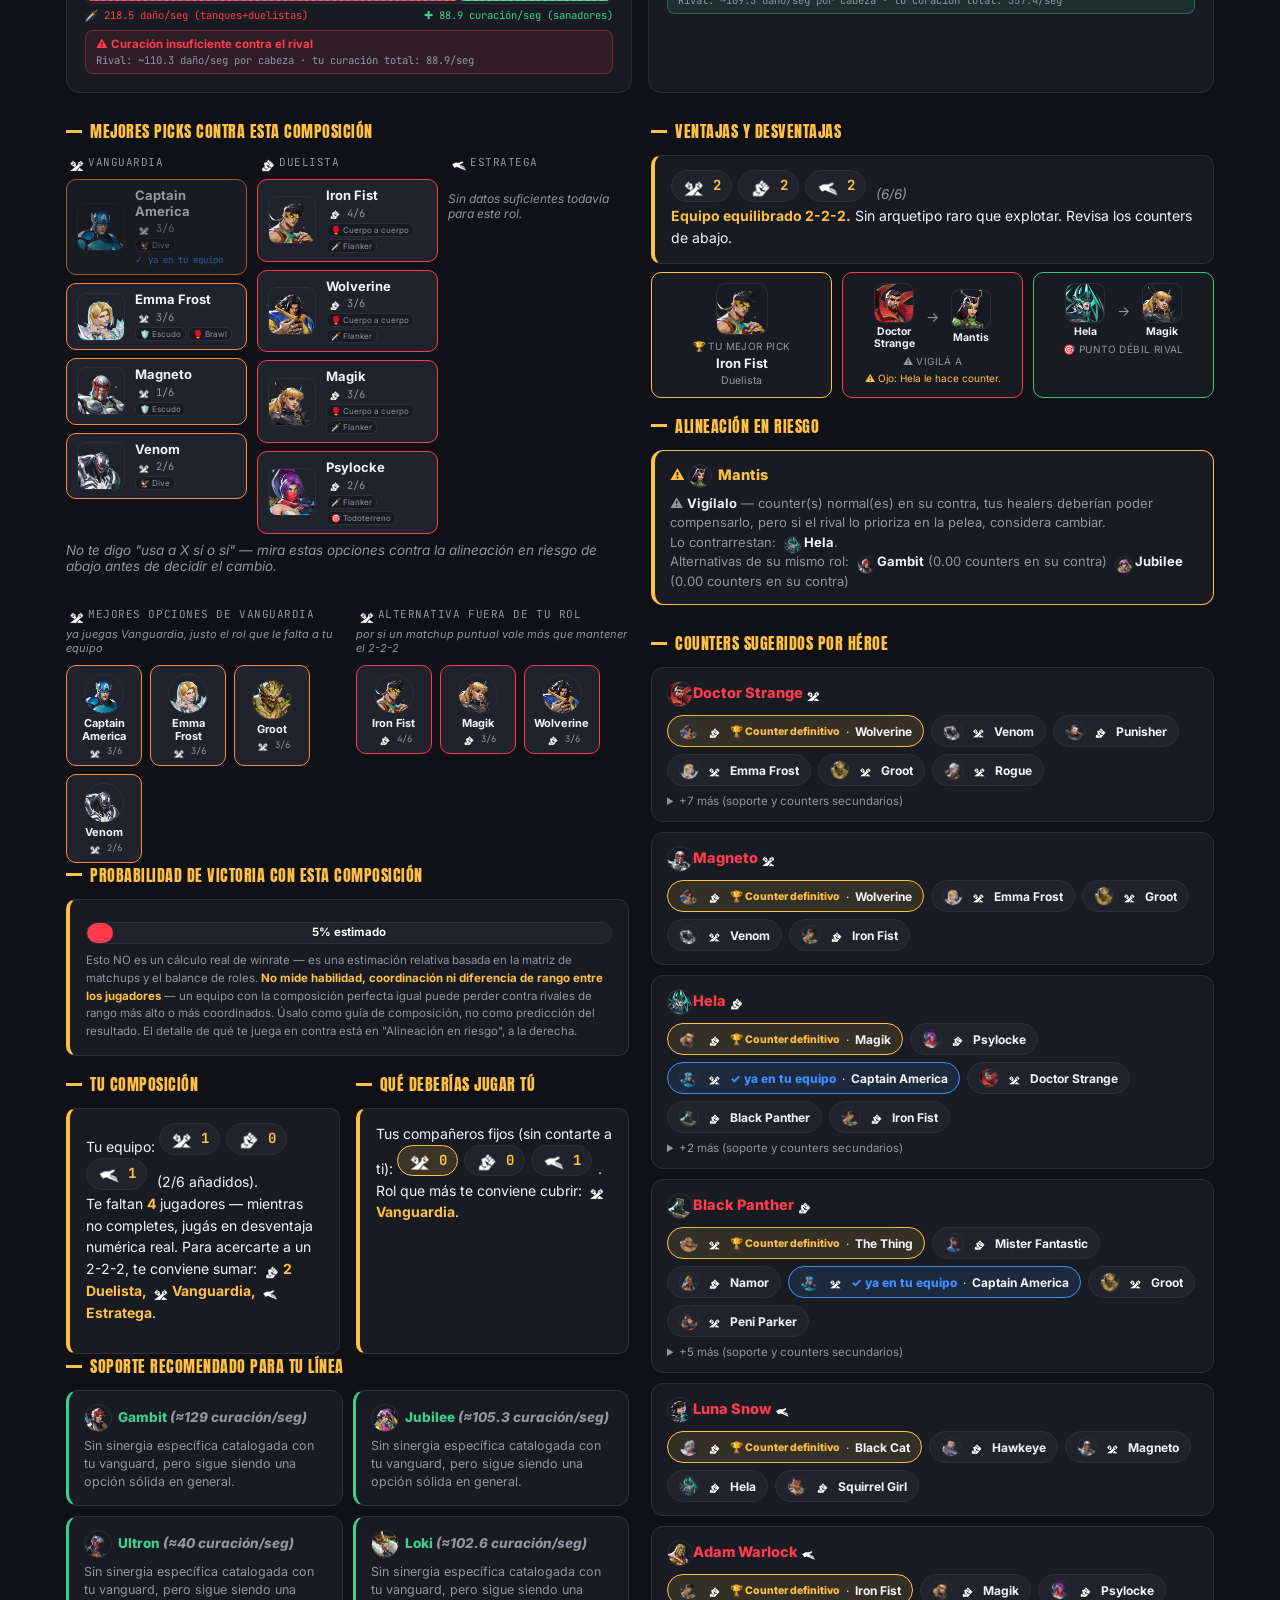
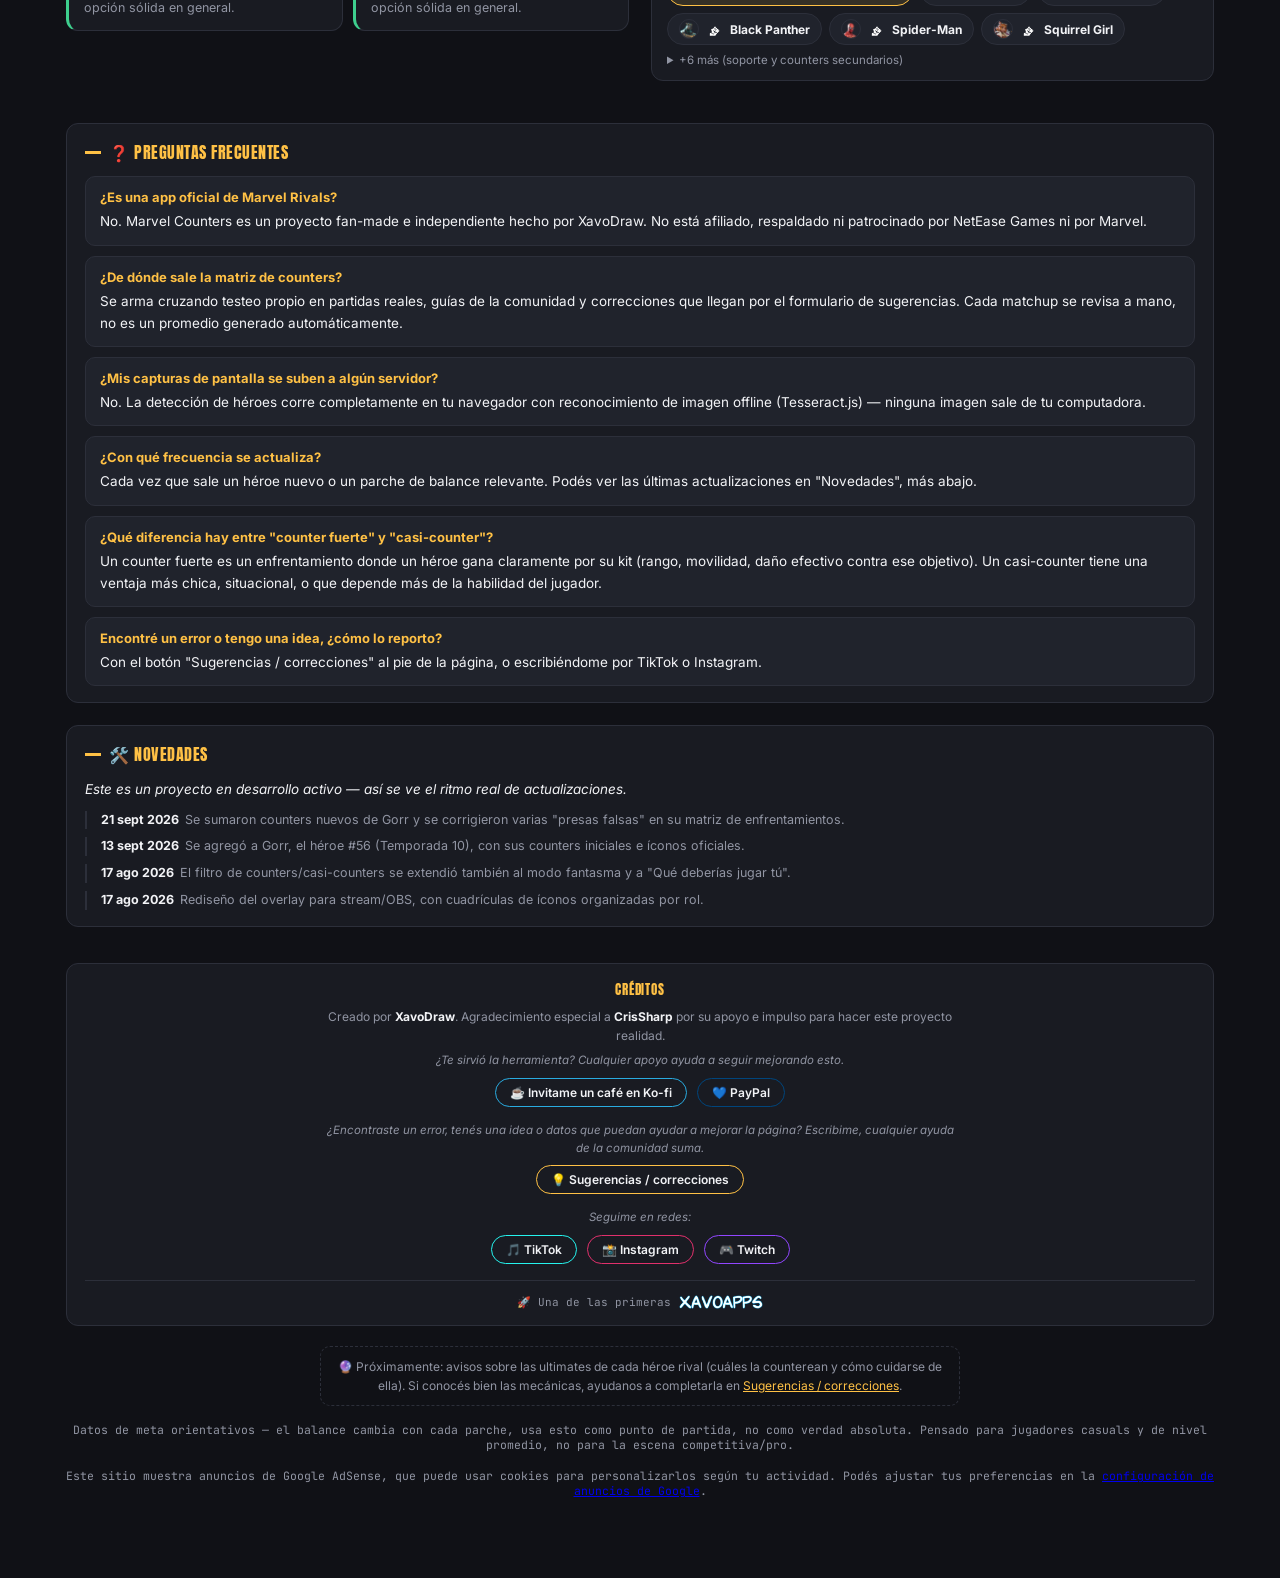
==== commit 27e65181: "Equipo de ejemplo con healers + marca "vos", y "Acerca de" mas corto Dos pedidos:  - El equipo de ej" ====
--- a/MarvelCountersPrime.html
+++ b/MarvelCountersPrime.html
@@ -88,8 +88,12 @@
   </header>
 
   <div class="about-box">
-    <p data-i18n="about.p1">Marvel Counters es una herramienta gratuita y no oficial para Marvel Rivals que te ayuda a decidir qué héroe conviene jugar contra el equipo rival, justo en el momento en que estás armando tu pick. Subí una captura del marcador de la partida (o elegí los héroes a mano) y la app cruza esa información con una matriz de miles de enfrentamientos entre los más de 55 héroes del juego, construida y corregida a mano con aportes de la comunidad de TikTok de XavoDraw.</p>
-    <p data-i18n="about.p2">A diferencia de una tier list genérica, Marvel Counters mira el enfrentamiento específico: quién le gana fácil a quién, qué personajes son casi-counters, y cómo ajustar tu composición en vivo según lo que ya eligió el rival. La identificación de héroes por captura corre enteramente en tu navegador (OCR offline) — ninguna imagen que subís sale de tu computadora ni se guarda en un servidor.</p>
+    <p class="about-lead" data-i18n="about.lead">Le decís qué equipo rival tenés enfrente y te decimos qué héroe te conviene jugar, en vivo.</p>
+    <ul class="about-bullets">
+      <li data-i18n="about.bullet1">🎯 Mira el enfrentamiento puntual, no una tier list genérica</li>
+      <li data-i18n="about.bullet2">🔒 Todo corre en tu navegador — ninguna captura se sube a un servidor</li>
+      <li data-i18n="about.bullet3">🤝 Matriz de +55 héroes armada y corregida a mano con la comunidad</li>
+    </ul>
   </div>
 
   <div class="tabbar">
--- a/assets/css/styles.css
+++ b/assets/css/styles.css
@@ -295,6 +295,9 @@
   .about-box{margin:16px 0 22px;padding:16px 18px;border:1px solid var(--line);border-radius:12px;background:var(--panel);}
   .about-box p{color:var(--text);font-size:13.5px;line-height:1.65;margin:0 0 10px;}
   .about-box p:last-child{margin-bottom:0;}
+  .about-lead{color:var(--text);font-size:14.5px;font-weight:700;line-height:1.45;margin:0 0 12px;}
+  .about-bullets{list-style:none;margin:0;padding:0;display:flex;flex-direction:column;gap:7px;}
+  .about-bullets li{font-size:12.5px;color:var(--muted);line-height:1.4;}
 
   .howto-list{list-style:none;counter-reset:howto;margin:10px 0 0;padding:0;display:flex;flex-direction:column;gap:10px;}
   .howto-list li{counter-increment:howto;display:flex;gap:10px;align-items:flex-start;font-size:13px;color:var(--text);line-height:1.55;}
